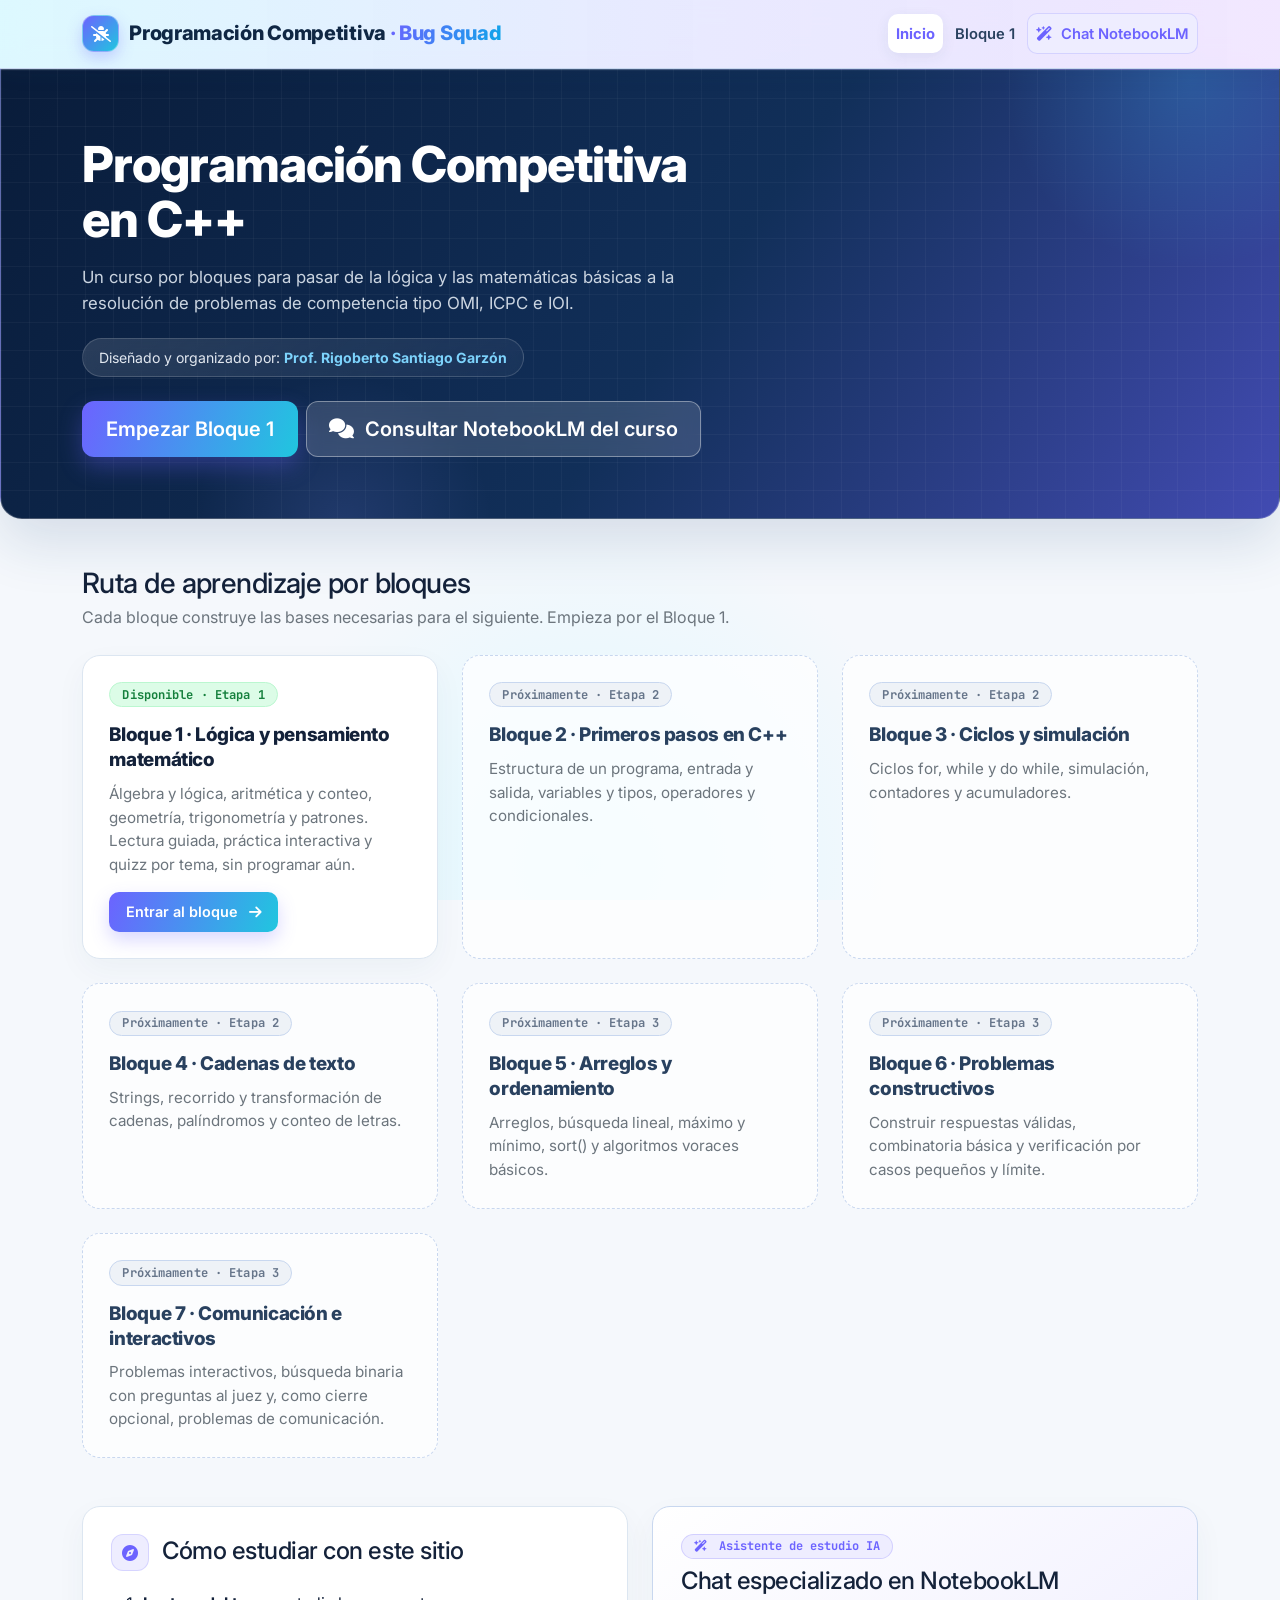
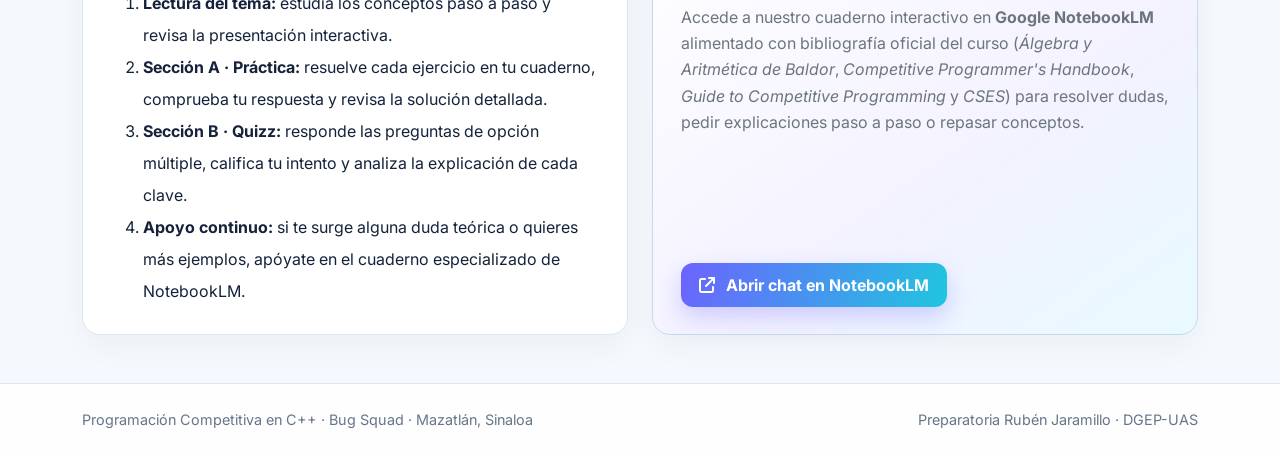
==== index.html @ 13ff20f4 "Add files via upload" ====
<!DOCTYPE html>
<html lang="es">
<head>
  <meta charset="UTF-8">
  <meta name="viewport" content="width=device-width, initial-scale=1.0">
  <meta name="description" content="Programación Competitiva en C++ · Bug Squad. Curso por bloques para preparar OMI, ICPC e IOI.">
  <title>Programación Competitiva en C++ · Bug Squad</title>

  <link rel="preconnect" href="https://fonts.googleapis.com">
  <link rel="preconnect" href="https://fonts.gstatic.com" crossorigin>
  <link href="https://fonts.googleapis.com/css2?family=Inter:wght@400;500;600;650;700;800&family=JetBrains+Mono:wght@400;600;700&display=swap" rel="stylesheet">
  <link rel="stylesheet" href="https://cdn.jsdelivr.net/npm/bootstrap@5.3.3/dist/css/bootstrap.min.css">
  <link rel="stylesheet" href="https://cdn.jsdelivr.net/npm/@fortawesome/fontawesome-free@6.5.1/css/all.min.css">
  <link rel="stylesheet" href="css/estilos.css">
</head>
<body>

  <nav class="navbar navbar-expand-lg navbar-curso sticky-top">
    <div class="container">
      <a class="navbar-brand" href="index.html">
        <i class="fa-solid fa-bug-slash" aria-hidden="true"></i>
        <span>Programación Competitiva <span class="marca-bug">· Bug Squad</span></span>
      </a>
      <button class="navbar-toggler" type="button" data-bs-toggle="collapse" data-bs-target="#menuPrincipal" aria-controls="menuPrincipal" aria-expanded="false" aria-label="Abrir menú">
        <span class="navbar-toggler-icon"></span>
      </button>
      <div class="collapse navbar-collapse" id="menuPrincipal">
        <ul class="navbar-nav ms-auto align-items-lg-center gap-lg-1">
          <li class="nav-item"><a class="nav-link active" aria-current="page" href="index.html">Inicio</a></li>
          <li class="nav-item"><a class="nav-link" href="bloque1/index.html">Bloque 1</a></li>
          <li class="nav-item">
            <a class="nav-link nav-link-notebook" href="https://notebook.google.com/notebook/96292e5d-c336-4242-b978-d758b5de839b" target="_blank" rel="noopener">
              <i class="fa-solid fa-wand-magic-sparkles me-1" aria-hidden="true"></i> Chat NotebookLM
            </a>
          </li>
        </ul>
      </div>
    </div>
  </nav>

  <header class="banner">
    <div class="container">
      <h1 class="mb-3">Programación Competitiva en C++</h1>
      <p class="subtitulo mb-0">
        Un curso por bloques para pasar de la lógica y las matemáticas básicas
        a la resolución de problemas de competencia tipo OMI, ICPC e IOI.
      </p>
      <span class="credito d-inline-block"><span>Diseñado y organizado por: <strong>Prof. Rigoberto Santiago Garzón</strong></span></span>
      <div class="mt-4 d-flex flex-wrap gap-2">
        <a href="bloque1/index.html" class="btn btn-light btn-lg fw-semibold">Empezar Bloque 1</a>
        <a href="https://notebook.google.com/notebook/96292e5d-c336-4242-b978-d758b5de839b" target="_blank" rel="noopener" class="btn btn-hero-notebook btn-lg fw-semibold">
          <i class="fa-solid fa-comments me-1" aria-hidden="true"></i> Consultar NotebookLM del curso
        </a>
      </div>
    </div>
  </header>

  <main class="container my-5">

    <section class="mb-5">
      <h2 class="h3 mb-1">Ruta de aprendizaje por bloques</h2>
      <p class="text-secondary mb-4">Cada bloque construye las bases necesarias para el siguiente. Empieza por el Bloque 1.</p>

      <div class="row g-4">
        <div class="col-md-6 col-lg-4">
          <div class="tarjeta-tema">
            <span class="badge rounded-pill text-bg-success mb-3">Disponible · Etapa 1</span>
            <h3>Bloque 1 · Lógica y pensamiento matemático</h3>
            <p class="text-secondary">Álgebra y lógica, aritmética y conteo, geometría, trigonometría y patrones. Lectura guiada, práctica interactiva y quizz por tema, sin programar aún.</p>
            <a href="bloque1/index.html" class="fw-semibold text-decoration-none">Entrar al bloque <i class="fa-solid fa-arrow-right ms-1" aria-hidden="true"></i></a>
          </div>
        </div>

        <div class="col-md-6 col-lg-4">
          <div class="tarjeta-tema proximo">
            <span class="badge rounded-pill bg-secondary-subtle text-secondary mb-3">Próximamente · Etapa 2</span>
            <h3>Bloque 2 · Primeros pasos en C++</h3>
            <p class="text-secondary mb-0">Estructura de un programa, entrada y salida, variables y tipos, operadores y condicionales.</p>
          </div>
        </div>

        <div class="col-md-6 col-lg-4">
          <div class="tarjeta-tema proximo">
            <span class="badge rounded-pill bg-secondary-subtle text-secondary mb-3">Próximamente · Etapa 2</span>
            <h3>Bloque 3 · Ciclos y simulación</h3>
            <p class="text-secondary mb-0">Ciclos for, while y do while, simulación, contadores y acumuladores.</p>
          </div>
        </div>

        <div class="col-md-6 col-lg-4">
          <div class="tarjeta-tema proximo">
            <span class="badge rounded-pill bg-secondary-subtle text-secondary mb-3">Próximamente · Etapa 2</span>
            <h3>Bloque 4 · Cadenas de texto</h3>
            <p class="text-secondary mb-0">Strings, recorrido y transformación de cadenas, palíndromos y conteo de letras.</p>
          </div>
        </div>

        <div class="col-md-6 col-lg-4">
          <div class="tarjeta-tema proximo">
            <span class="badge rounded-pill bg-secondary-subtle text-secondary mb-3">Próximamente · Etapa 3</span>
            <h3>Bloque 5 · Arreglos y ordenamiento</h3>
            <p class="text-secondary mb-0">Arreglos, búsqueda lineal, máximo y mínimo, sort() y algoritmos voraces básicos.</p>
          </div>
        </div>

        <div class="col-md-6 col-lg-4">
          <div class="tarjeta-tema proximo">
            <span class="badge rounded-pill bg-secondary-subtle text-secondary mb-3">Próximamente · Etapa 3</span>
            <h3>Bloque 6 · Problemas constructivos</h3>
            <p class="text-secondary mb-0">Construir respuestas válidas, combinatoria básica y verificación por casos pequeños y límite.</p>
          </div>
        </div>

        <div class="col-md-6 col-lg-4">
          <div class="tarjeta-tema proximo">
            <span class="badge rounded-pill bg-secondary-subtle text-secondary mb-3">Próximamente · Etapa 3</span>
            <h3>Bloque 7 · Comunicación e interactivos</h3>
            <p class="text-secondary mb-0">Problemas interactivos, búsqueda binaria con preguntas al juez y, como cierre opcional, problemas de comunicación.</p>
          </div>
        </div>
      </div>
    </section>

    <section class="row g-4 align-items-stretch">
      <div class="col-lg-6">
        <div class="bloque-pestana mt-0 h-100">
          <h2 class="h4 mb-3"><span class="icono-bloque sky me-2"><i class="fa-solid fa-compass" aria-hidden="true"></i></span> Cómo estudiar con este sitio</h2>
          <ol class="lh-lg mb-0">
            <li><strong>Lectura del tema:</strong> estudia los conceptos paso a paso y revisa la presentación interactiva.</li>
            <li><strong>Sección A · Práctica:</strong> resuelve cada ejercicio en tu cuaderno, comprueba tu respuesta y revisa la solución detallada.</li>
            <li><strong>Sección B · Quizz:</strong> responde las preguntas de opción múltiple, califica tu intento y analiza la explicación de cada clave.</li>
            <li><strong>Apoyo continuo:</strong> si te surge alguna duda teórica o quieres más ejemplos, apóyate en el cuaderno especializado de NotebookLM.</li>
          </ol>
        </div>
      </div>

      <div class="col-lg-6">
        <div class="tarjeta-notebook h-100">
          <div class="d-flex align-items-center gap-2 mb-2">
            <span class="badge rounded-pill badge-notebook"><i class="fa-solid fa-wand-magic-sparkles me-1" aria-hidden="true"></i> Asistente de estudio IA</span>
          </div>
          <h2 class="h4 mb-2">Chat especializado en NotebookLM</h2>
          <p class="text-secondary mb-3">
            Accede a nuestro cuaderno interactivo en <strong>Google NotebookLM</strong> alimentado con bibliografía oficial del curso (<em>Álgebra y Aritmética de Baldor</em>, <em>Competitive Programmer's Handbook</em>, <em>Guide to Competitive Programming</em> y <em>CSES</em>) para resolver dudas, pedir explicaciones paso a paso o repasar conceptos.
          </p>
          <a href="https://notebook.google.com/notebook/96292e5d-c336-4242-b978-d758b5de839b" target="_blank" rel="noopener" class="btn btn-tide mt-auto">
            <i class="fa-solid fa-arrow-up-right-from-square me-1" aria-hidden="true"></i> Abrir chat en NotebookLM
          </a>
        </div>
      </div>
    </section>

  </main>

  <footer class="pie-curso">
    <div class="container d-flex flex-column flex-md-row justify-content-between gap-2">
      <span>Programación Competitiva en C++ · Bug Squad · Mazatlán, Sinaloa</span>
      <span>Preparatoria Rubén Jaramillo · DGEP-UAS</span>
    </div>
  </footer>

  <script src="https://cdn.jsdelivr.net/npm/bootstrap@5.3.3/dist/js/bootstrap.bundle.min.js"></script>
</body>
</html>
---- css/estilos.css ----
/* ==========================================================
   BugSquad 2026 · Programación Competitiva en C++
   Sistema de diseño visual inspirado en curso-cpp-web-one.vercel.app
   Paleta: Canvas #f5f8fc · Ink #14223a · Indigo #6c63ff · Cyan #20c6df · Navy Hero #091c3a/#112f59
   Tipografía: Inter (interfaz y lectura) + JetBrains Mono (código y fórmulas)
   ========================================================== */

:root {
  /* Colores base y semánticos del sitio de muestra */
  --ink: #14223a;
  --heading: #14223a;
  --text: #29415f;
  --muted: #66758a;
  --line: #dce6f1;
  --line-strong: #c8d7ef;
  --canvas: #f5f8fc;
  --page: #f5f8fc;
  --surface: #ffffff;

  /* Colores de sección y acentos principales (Indigo -> Cyan) */
  --section-accent: #6c63ff;
  --section-accent-2: #20c6df;
  --section-soft: #eeedff;

  /* Paleta cromática global */
  --navy: #07182d;
  --navy-hero-1: #091c3a;
  --navy-hero-2: #112f59;
  --blue: #1677ff;
  --cyan: #26c6da;
  --green: #16a66a;
  --red: #d64d55;

  /* Equivalencias de escalas para compatibilidad de componentes */
  --sky-50: #eeedff;
  --sky-100: #e4e2ff;
  --sky-200: #c7c3ff;
  --sky-500: #6c63ff;
  --sky-600: #5a52f3;
  --sky-700: #463ee0;
  --sky-800: #352eb8;

  /* Acentos de apoyo */
  --teal-700: #0f766e;
  --teal-50: #f0fdfa;
  --emerald-50: #f0fdf4;
  --emerald-200: #bbf7d0;
  --emerald-600: #16a66a;
  --emerald-700: #15803d;
  --purple-50: #eeedff;
  --purple-200: #d8d5ff;
  --purple-600: #6c63ff;
  --purple-800: #4338ca;
  --amber-50: #fffbeb;
  --amber-200: #fde68a;
  --amber-600: #d97706;
  --amber-800: #92400e;
  --rose-600: #d64d55;

  /* Tipografía, radios y sombras del diseño de referencia */
  --font-sans: "Inter", -apple-system, BlinkMacSystemFont, "Segoe UI", Roboto, "Helvetica Neue", Arial, sans-serif;
  --font-mono: "JetBrains Mono", ui-monospace, SFMono-Regular, Menlo, Monaco, Consolas, "Liberation Mono", "Courier New", monospace;
  --radio-lg: 18px;
  --radio-md: 14px;
  --radio-sm: 10px;
  --sombra: 0 11px 31px #183d680b;
  --sombra-hover: 0 16px 36px #183d6814;
}

html {
  scroll-behavior: smooth;
  scroll-padding-top: 88px;
}

body {
  margin: 0;
  color: var(--ink);
  font-family: var(--font-sans);
  font-size: 1rem;
  line-height: 1.65;
  background:
    radial-gradient(circle at 82% 4%, #e2eaff 0, #0000 29%),
    radial-gradient(circle at 46% 96%, #dff8ff 0, #0000 31%),
    var(--canvas);
  background-attachment: fixed;
  -webkit-font-smoothing: antialiased;
}

h1, h2, h3, h4 {
  font-family: var(--font-sans);
  color: var(--ink);
  font-weight: 800;
  letter-spacing: -0.02em;
}

a {
  color: var(--section-accent);
  text-decoration: none;
  transition: color 0.16s ease;
}

a:hover {
  color: var(--sky-700);
}

:focus-visible {
  outline: 3px solid color-mix(in srgb, var(--section-accent) 65%, transparent);
  outline-offset: 2px;
  border-radius: 8px;
}

code, .mono {
  font-family: var(--font-mono);
}

code {
  font-size: 0.875em;
  padding: 0.2em 0.45em;
  border-radius: 6px;
  background: #edf2f8;
  color: var(--ink);
}

pre {
  background: #0f172a;
  color: #f8fafc;
  padding: 1rem 1.2rem;
  border-radius: 12px;
  overflow-x: auto;
  font-family: var(--font-mono);
  font-size: 0.875rem;
  line-height: 1.6;
  border: 1px solid #1e293b;
  box-shadow: 0 10px 25px rgba(7, 24, 45, 0.16);
}

pre code {
  padding: 0;
  background: transparent;
  color: inherit;
}

/* ---------- Navegación superior (inspirada en .author-banner + glass header) ---------- */
.navbar-curso {
  background: linear-gradient(90deg, rgba(217, 248, 255, 0.88), rgba(230, 232, 255, 0.9) 50%, rgba(242, 229, 255, 0.88));
  backdrop-filter: blur(14px);
  -webkit-backdrop-filter: blur(14px);
  border-bottom: 1px solid var(--line-strong);
  box-shadow: 0 5px 20px #24456912;
  padding-top: 0.65rem;
  padding-bottom: 0.65rem;
}

.navbar-curso .navbar-brand {
  color: #0f2744;
  font-weight: 800;
  display: flex;
  align-items: center;
  gap: 0.65rem;
  letter-spacing: -0.015em;
}

.navbar-curso .navbar-brand i {
  width: 2.3rem;
  height: 2.3rem;
  display: inline-flex;
  align-items: center;
  justify-content: center;
  border-radius: 12px;
  background: linear-gradient(135deg, var(--section-accent), var(--section-accent-2));
  color: #ffffff;
  border: 1px solid rgba(255, 255, 255, 0.35);
  box-shadow: 0 6px 15px color-mix(in srgb, var(--section-accent) 28%, transparent);
  font-size: 1rem;
}

.navbar-curso .nav-link {
  color: #29415f;
  font-weight: 600;
  font-size: 0.92rem;
  border-radius: 10px;
  padding: 0.45rem 0.95rem;
  transition: all 0.16s ease;
}

.navbar-curso .nav-link:hover {
  color: var(--ink);
  background: rgba(255, 255, 255, 0.65);
}

.navbar-curso .nav-link.active {
  color: var(--section-accent);
  background: #ffffff;
  font-weight: 700;
  box-shadow: 0 4px 14px #24496f14;
}

.marca-bug {
  background: linear-gradient(110deg, var(--section-accent), #0ea5e9);
  -webkit-background-clip: text;
  background-clip: text;
  color: transparent;
  font-weight: 800;
}

/* ---------- Tarjeta Hero / Banner (réplica exacta de .section-heading) ---------- */
.banner {
  background:
    linear-gradient(to right, rgba(255, 255, 255, 0.035) 1px, transparent 1px),
    linear-gradient(to bottom, rgba(255, 255, 255, 0.035) 1px, transparent 1px),
    linear-gradient(125deg, #091c3a 0%, #112f59 54%, color-mix(in srgb, var(--section-accent) 54%, #112f59) 100%);
  background-size: 28px 28px, 28px 28px, 100% 100%;
  color: #ffffff;
  padding: 4.2rem 0 3.8rem;
  position: relative;
  overflow: hidden;
  border: 1px solid #ffffff38;
  border-radius: 0 0 22px 22px;
  box-shadow: 0 24px 55px #173f7024;
}

.banner::before,
.banner::after {
  content: "";
  position: absolute;
  border-radius: 50%;
  pointer-events: none;
}

.banner::before {
  top: -40%;
  right: -8%;
  width: 380px;
  height: 380px;
  background: radial-gradient(circle, #38bdf838 0%, #3b82f600 70%);
}

.banner::after {
  bottom: -35%;
  left: 15%;
  width: 300px;
  height: 300px;
  background: radial-gradient(circle, #818cf828 0%, #6366f100 70%);
}

.banner .container,
.banner .container-fluid {
  position: relative;
  z-index: 1;
}

.banner h1 {
  color: #ffffff;
  font-size: clamp(2rem, 4.2vw, 3.1rem);
  font-weight: 800;
  line-height: 1.12;
  letter-spacing: -0.02em;
  max-width: 20ch;
}

.banner .subtitulo {
  color: #cbd5e1;
  font-size: 1.05rem;
  line-height: 1.55;
  max-width: 60ch;
}

.banner .credito {
  display: inline-flex;
  align-items: center;
  gap: 0.4rem;
  margin-top: 1.4rem;
  padding: 0.42rem 1rem;
  border-radius: 999px;
  background: linear-gradient(145deg, #ffffff1f, #ffffff0a);
  border: 1px solid #ffffff28;
  color: #e2e8f0;
  font-size: 0.88rem;
  backdrop-filter: blur(8px);
  -webkit-backdrop-filter: blur(8px);
}

.banner .credito strong {
  color: #7dd3fc;
  font-weight: 700;
}

.banner .btn-light {
  background: linear-gradient(110deg, var(--section-accent), var(--section-accent-2));
  border: 0;
  color: #ffffff;
  font-weight: 700;
  padding: 0.75rem 1.5rem;
  border-radius: 12px;
  box-shadow: 0 10px 23px color-mix(in srgb, var(--section-accent) 32%, transparent);
  transition: transform 0.18s ease, box-shadow 0.18s ease, filter 0.18s ease;
}

.banner .btn-light:hover,
.banner .btn-light:focus {
  color: #ffffff;
  transform: translateY(-2px);
  filter: brightness(1.05);
  box-shadow: 0 14px 28px color-mix(in srgb, var(--section-accent) 42%, transparent);
}

.banner-compacto {
  padding: 2.6rem 0 2.4rem;
  border-radius: 20px;
  margin-top: 0.5rem;
}

.banner-compacto h1 {
  font-size: clamp(1.75rem, 3vw, 2.25rem);
  max-width: none;
}

/* Chips interactivos de temas dentro del banner (.hero-badge style) */
.chips-banner {
  display: flex;
  flex-wrap: wrap;
  gap: 0.55rem;
  margin-top: 1.35rem;
}

.chip {
  display: inline-flex;
  align-items: center;
  gap: 0.45rem;
  padding: 0.4rem 0.92rem;
  border-radius: 999px;
  font-family: var(--font-mono);
  font-size: 0.76rem;
  font-weight: 700;
  letter-spacing: 0.02em;
  background: linear-gradient(145deg, #ffffff1b, #ffffff09);
  border: 1px solid #ffffff28;
  color: #e2e8f0;
  backdrop-filter: blur(8px);
  -webkit-backdrop-filter: blur(8px);
  cursor: pointer;
  transition: all 0.18s ease;
}

.chip i {
  color: #7dd3fc;
  transition: color 0.18s ease;
}

.chip:hover {
  background: rgba(255, 255, 255, 0.22);
  border-color: rgba(255, 255, 255, 0.48);
  color: #ffffff;
  transform: translateY(-1px);
}

.chip.activo {
  background: #ffffff;
  border-color: #ffffff;
  color: #091c3a;
  box-shadow: 0 8px 20px rgba(7, 24, 45, 0.28);
}

.chip.activo i {
  color: var(--section-accent);
}

/* ---------- Barra lateral colapsable (réplica de .sidebar) ---------- */
.barra-lateral {
  background: linear-gradient(175deg, #ffffff 0%, #f5f9ff 58%, #edf5ff 100%);
  color: #29415f;
  border-right: 1px solid #d9e5f1;
  box-shadow: 8px 0 28px #21476e12;
}

@media (min-width: 992px) {
  .barra-lateral {
    position: sticky;
    top: 0;
    height: 100vh;
    overflow-y: auto;
  }
}

.barra-lateral .titulo-curso {
  font-size: 1.08rem;
  color: #0f2744;
  font-weight: 800;
  letter-spacing: -0.02em;
}

.indice {
  margin-bottom: 1.25rem;
}

.indice .grupo {
  margin-bottom: 0.35rem;
}

.grupo-cabecera {
  display: flex;
  align-items: center;
  gap: 0.25rem;
  border-radius: 12px;
  padding: 0.2rem 0.25rem 0.2rem 0.3rem;
  transition: background-color 0.16s ease;
}

.grupo-cabecera:hover {
  background: #eaf1f9;
}

.grupo-cabecera .grupo-enlace {
  flex: 1;
  display: flex;
  align-items: center;
  gap: 0.65rem;
  padding: 0.45rem 0.4rem;
  color: #29415f;
  font-weight: 650;
  font-size: 0.92rem;
  border-radius: 10px;
  transition: all 0.16s ease;
}

.grupo-cabecera .grupo-enlace:hover {
  color: #173860;
}

.grupo-enlace.activo {
  color: #173c68;
  font-weight: 750;
}

.grupo-cabecera:has(.grupo-enlace.activo) {
  background: color-mix(in srgb, var(--section-accent) 12%, #ffffff);
  box-shadow: inset 0 0 0 1px color-mix(in srgb, var(--section-accent) 18%, transparent);
}

.grupo-numero {
  display: inline-flex;
  align-items: center;
  justify-content: center;
  width: 1.75rem;
  height: 1.75rem;
  flex-shrink: 0;
  border-radius: 50%;
  background: #f0f5fa;
  color: #647b96;
  font-family: var(--font-mono);
  font-size: 0.76rem;
  font-weight: 700;
  border: 1px solid #dce6f1;
  transition: all 0.16s ease;
}

.grupo-enlace.activo .grupo-numero {
  background: linear-gradient(135deg, var(--section-accent), var(--section-accent-2));
  color: #ffffff;
  border-color: transparent;
  box-shadow: 0 4px 10px color-mix(in srgb, var(--section-accent) 30%, transparent);
}

.grupo-toggle {
  width: 1.9rem;
  height: 1.9rem;
  flex-shrink: 0;
  display: inline-flex;
  align-items: center;
  justify-content: center;
  border: 0;
  border-radius: 9px;
  background: transparent;
  color: #647b96;
  transition: all 0.16s ease;
}

.grupo-toggle:hover {
  background: #dce6f1;
  color: #0f2744;
}

.grupo-toggle i {
  transition: transform 0.25s ease;
}

.grupo-toggle[aria-expanded="false"] i {
  transform: rotate(-90deg);
}

.indice-lista {
  list-style: none;
  margin: 0.2rem 0 0.4rem;
  padding: 0 0 0 1.35rem;
  border-left: 2px solid #d9e5f1;
  margin-left: 1.1rem;
}

.indice-lista a {
  display: block;
  padding: 0.34rem 0.65rem;
  border-radius: 8px;
  color: #526882;
  font-size: 0.87rem;
  font-weight: 500;
  transition: all 0.16s ease;
}

.indice-lista a:hover {
  background: #eaf1f9;
  color: #173860;
}

.indice-lista a.activo {
  background: var(--section-soft);
  color: var(--section-accent);
  font-weight: 700;
}

.indice-enlace {
  display: flex;
  align-items: center;
  gap: 0.6rem;
  padding: 0.5rem 0.65rem;
  border-radius: 10px;
  color: #526882;
  font-weight: 600;
  font-size: 0.9rem;
  transition: all 0.16s ease;
}

.indice-enlace:hover {
  background: #eaf1f9;
  color: #173860;
}

.indice-enlace.activo {
  background: var(--section-soft);
  color: var(--section-accent);
  font-weight: 700;
}

/* Tarjeta de progreso (.progress-card en sitio de muestra) */
.avance {
  background: #ffffff;
  border: 1px solid #dbe6f3;
  border-radius: 14px;
  padding: 1rem 1.05rem;
  box-shadow: 0 4px 12px #183b630a;
}

.avance .etiqueta-avance {
  font-size: 0.8rem;
  color: #213c5d;
  font-weight: 700;
}

.avance .fw-semibold {
  color: var(--section-accent);
  font-family: var(--font-mono);
  font-weight: 700 !important;
}

.avance .progress {
  height: 7px;
  background: #e6eff8;
  border-radius: 999px;
  overflow: hidden;
}

.avance .progress-bar {
  background: linear-gradient(90deg, var(--section-accent) 0%, var(--section-accent-2) 100%);
  border-radius: 999px;
  transition: width 0.3s ease;
}

/* ---------- Secciones de tema (modo pestaña: una activa a la vez) ---------- */
@keyframes fadeSeccion {
  from {
    opacity: 0;
    transform: translateY(6px);
  }
  to {
    opacity: 1;
    transform: translateY(0);
  }
}

.seccion {
  padding: 1.95rem 0 2.35rem;
  border-top: 0;
  animation: fadeSeccion 0.22s ease;
}

.seccion[hidden] {
  display: none !important;
}

/* Badge numérico de sección (.concept-index en sitio de muestra) */
.seccion .numero-seccion {
  display: inline-flex;
  align-items: center;
  justify-content: center;
  width: 2.65rem;
  height: 2.65rem;
  border-radius: 12px;
  background: var(--section-soft);
  color: var(--section-accent);
  box-shadow: inset 0 0 0 1px color-mix(in srgb, var(--section-accent) 18%, transparent), 0 6px 16px rgba(108, 99, 255, 0.1);
  font-family: var(--font-mono);
  font-size: 1.05rem;
  font-weight: 800;
  margin-bottom: 0.9rem;
}

.seccion h2 {
  font-size: clamp(1.6rem, 2.6vw, 2.05rem);
  color: var(--ink);
  margin-bottom: 0.4rem;
}

.seccion .lead-tema {
  color: var(--muted);
  font-size: 1.02rem;
  max-width: 64ch;
}

/* Bloques y tarjetas principales (.lesson-card / .exercise-card / .question-card) */
.bloque-pestana {
  background: var(--surface);
  border: 1px solid var(--line);
  border-radius: var(--radio-lg);
  padding: 1.65rem 1.75rem;
  margin-top: 1.25rem;
  box-shadow: var(--sombra);
}

.bloque-pestana h3 {
  display: flex;
  align-items: center;
  gap: 0.75rem;
  font-size: 1.2rem;
  margin-bottom: 0.35rem;
}

.bloque-pestana .texto-suave {
  color: var(--muted);
}

.icono-bloque {
  display: inline-flex;
  align-items: center;
  justify-content: center;
  width: 2.35rem;
  height: 2.35rem;
  flex-shrink: 0;
  border-radius: 12px;
  font-size: 1rem;
  border: 1px solid transparent;
}

.icono-bloque.sky {
  background: var(--section-soft);
  color: var(--section-accent);
  border-color: color-mix(in srgb, var(--section-accent) 18%, transparent);
}

.icono-bloque.purple {
  background: var(--purple-50);
  color: var(--purple-600);
  border-color: var(--purple-200);
}

.icono-bloque.emerald {
  background: var(--emerald-50);
  color: var(--emerald-600);
  border-color: var(--emerald-200);
}

.icono-bloque.amber {
  background: var(--amber-50);
  color: var(--amber-600);
  border-color: var(--amber-200);
}

/* ---------- Botones (.primary-action y secundarios) ---------- */
.btn {
  border-radius: 12px;
}

.btn-tide {
  background: linear-gradient(110deg, var(--section-accent), var(--section-accent-2));
  border: 0;
  color: #ffffff;
  font-weight: 700;
  padding: 0.55rem 1.15rem;
  box-shadow: 0 10px 23px color-mix(in srgb, var(--section-accent) 28%, transparent);
  transition: transform 0.16s ease, box-shadow 0.16s ease, filter 0.16s ease;
}

.btn-tide:hover,
.btn-tide:focus {
  background: linear-gradient(110deg, var(--section-accent), var(--section-accent-2));
  color: #ffffff;
  transform: translateY(-1px);
  filter: brightness(1.05);
  box-shadow: 0 13px 26px color-mix(in srgb, var(--section-accent) 36%, transparent);
}

.btn-ocean {
  background: linear-gradient(125deg, #091c3a 0%, #112f59 100%);
  border: 1px solid #1e3a6d;
  color: #ffffff;
  font-weight: 700;
  padding: 0.58rem 1.25rem;
  box-shadow: 0 10px 24px #173f7024;
  transition: transform 0.16s ease, box-shadow 0.16s ease;
}

.btn-ocean:hover,
.btn-ocean:focus {
  background: linear-gradient(125deg, #0d254c 0%, #163a6e 100%);
  border-color: #294c8a;
  color: #ffffff;
  transform: translateY(-1px);
}

.enlace-recurso {
  display: inline-flex;
  align-items: center;
  gap: 0.55rem;
  padding: 0.55rem 1rem;
  border-radius: 12px;
  border: 1px solid var(--line);
  background: var(--surface);
  color: var(--ink);
  font-weight: 600;
  font-size: 0.93rem;
  margin: 0 0.5rem 0.5rem 0;
  box-shadow: 0 4px 12px #183d6806;
  transition: all 0.16s ease;
}

.enlace-recurso:hover {
  border-color: color-mix(in srgb, var(--section-accent) 35%, var(--line));
  background: var(--section-soft);
  color: var(--section-accent);
  transform: translateY(-1px);
}

.enlace-recurso i {
  color: var(--section-accent);
}

/* ---------- Quiz y ejercicios (.question-card, .exercise-card y .options) ---------- */
.tarjeta-pregunta {
  background: var(--surface);
  border: 1px solid var(--line);
  border-radius: var(--radio-lg);
  padding: 1.35rem 1.45rem;
  margin-bottom: 1rem;
  box-shadow: 0 10px 32px #15375f0a;
  transition: transform 0.18s ease, box-shadow 0.18s ease, border-color 0.18s ease;
}

.tarjeta-pregunta:hover {
  border-color: var(--line-strong);
  box-shadow: 0 12px 34px #183d6810;
}

.tarjeta-pregunta p {
  color: var(--ink);
  font-weight: 500;
}

.tarjeta-pregunta .numero {
  display: inline-flex;
  align-items: center;
  justify-content: center;
  width: 2rem;
  height: 2rem;
  border-radius: 10px;
  background: var(--section-soft);
  color: var(--section-accent);
  box-shadow: inset 0 0 0 1px color-mix(in srgb, var(--section-accent) 18%, transparent);
  font-family: var(--font-mono);
  font-weight: 800;
  font-size: 0.85rem;
  margin-right: 0.65rem;
  vertical-align: middle;
}

.subtitulo-parte {
  display: inline-flex;
  align-items: center;
  gap: 0.45rem;
  color: var(--section-accent);
  background: var(--section-soft);
  border: 1px solid color-mix(in srgb, var(--section-accent) 18%, transparent);
  padding: 0.3rem 0.8rem;
  border-radius: 999px;
  font-weight: 700;
  font-size: 0.82rem;
  letter-spacing: 0.01em;
  margin: 1.4rem 0 0.85rem;
}

.form-control {
  border-radius: 10px;
  border-color: var(--line);
  background: #fbfcfe;
  color: var(--ink);
  font-family: var(--font-mono);
  padding: 0.6rem 0.85rem;
  transition: all 0.16s ease;
}

.form-check-input {
  border-color: #b8c7da;
  cursor: pointer;
}

.form-check-input:checked {
  background-color: var(--section-accent);
  border-color: var(--section-accent);
}

.form-control:focus,
.form-check-input:focus {
  border-color: var(--section-accent);
  background: #ffffff;
  box-shadow: 0 0 0 0.22rem color-mix(in srgb, var(--section-accent) 18%, transparent);
}

.form-check {
  background: #fbfcfe;
  color: #4b5d73;
  border: 1px solid var(--line);
  border-radius: 10px;
  padding: 0.65rem 0.9rem 0.65rem 2.35rem;
  margin-bottom: 0.5rem;
  transition: all 0.15s ease;
  cursor: pointer;
}

.form-check:hover {
  background: #f3f7fc;
  border-color: #b8c7da;
  color: var(--ink);
}

.form-check-label {
  cursor: pointer;
  width: 100%;
}

.form-check:has(input:checked) {
  border-color: var(--section-accent);
  background: var(--section-soft);
  color: #2e2778;
  font-weight: 600;
  box-shadow: 0 4px 14px color-mix(in srgb, var(--section-accent) 12%, transparent);
}

.retroalimentacion {
  font-size: 0.95rem;
  margin-top: 0.95rem;
  border-radius: 12px !important;
}

.resultado-quiz {
  border-radius: var(--radio-md);
  padding: 1.25rem 1.45rem;
  margin-top: 1.1rem;
  border: 1px solid var(--line);
  background: var(--surface);
  box-shadow: var(--sombra);
}

.resultado-quiz.aprobado {
  border-color: #22c55e;
  background: #f0fdf4;
  color: #14532d;
}

.resultado-quiz.no-aprobado {
  border-color: #ef4444;
  background: #fef2f2;
  color: #7f1d1d;
}

/* ---------- Pie de navegación de sección (.section-footer) ---------- */
.navegacion-seccion {
  display: flex;
  justify-content: space-between;
  align-items: center;
  flex-wrap: wrap;
  gap: 0.75rem;
  margin-top: 2.35rem;
  padding-top: 1.45rem;
  border-top: 1px solid var(--line);
}

.navegacion-seccion a {
  display: inline-flex;
  align-items: center;
  gap: 0.55rem;
  padding: 0.62rem 1.15rem;
  border-radius: 12px;
  background: var(--surface);
  border: 1px solid var(--line);
  color: var(--ink);
  font-weight: 650;
  font-size: 0.94rem;
  box-shadow: 0 6px 18px #183d6808;
  transition: all 0.16s ease;
}

.navegacion-seccion a:hover {
  background: var(--section-soft);
  border-color: color-mix(in srgb, var(--section-accent) 32%, var(--line));
  color: var(--section-accent);
  transform: translateY(-1px);
}

.navegacion-seccion a i {
  color: var(--section-accent);
}

/* ---------- Pendientes y tarjetas de inicio ---------- */
.pendiente-card {
  background: rgba(255, 255, 255, 0.78);
  border: 1.5px dashed var(--line-strong);
  border-radius: var(--radio-lg);
  padding: 1.45rem 1.55rem;
  height: 100%;
  box-shadow: 0 6px 20px #183d6806;
}

.pendiente-card .badge {
  background: var(--section-soft) !important;
  color: var(--section-accent) !important;
  border: 1px solid color-mix(in srgb, var(--section-accent) 18%, transparent);
  font-family: var(--font-mono);
  font-weight: 700;
}

.tarjeta-tema {
  display: flex;
  flex-direction: column;
  align-items: flex-start;
  background: var(--surface);
  border: 1px solid var(--line);
  border-radius: var(--radio-lg);
  padding: 1.65rem;
  height: 100%;
  box-shadow: var(--sombra);
  transition: transform 0.2s ease, box-shadow 0.2s ease, border-color 0.2s ease;
}

.tarjeta-tema:not(.proximo):hover {
  transform: translateY(-3px);
  box-shadow: var(--sombra-hover);
  border-color: var(--line-strong);
}

.tarjeta-tema .badge {
  font-family: var(--font-mono);
  font-weight: 700;
  font-size: 0.76rem;
  letter-spacing: 0.01em;
  padding: 0.35rem 0.75rem;
}

.tarjeta-tema .badge.text-bg-success {
  background: #dcfce7 !important;
  color: #15803d !important;
  border: 1px solid #bbf7d0;
}

.tarjeta-tema.proximo {
  background: rgba(255, 255, 255, 0.72);
  border-style: dashed;
  border-color: var(--line-strong);
  box-shadow: none;
}

.tarjeta-tema.proximo .badge {
  background: #eef2f7 !important;
  color: var(--muted) !important;
  border: 1px solid var(--line-strong);
}

.tarjeta-tema.proximo h3 {
  color: var(--text);
}

.tarjeta-tema h3 {
  font-size: clamp(1.04rem, 2.2vw, 1.18rem);
  line-height: 1.32;
  color: var(--ink);
  margin-bottom: 0.55rem;
  overflow-wrap: break-word;
  word-break: normal;
  hyphens: auto;
  width: 100%;
}

.tarjeta-tema p {
  font-size: 0.95rem;
  line-height: 1.55;
  overflow-wrap: break-word;
  width: 100%;
}

.tarjeta-tema a {
  display: inline-flex;
  align-items: center;
  gap: 0.4rem;
  margin-top: auto;
  padding: 0.5rem 1.05rem;
  border-radius: 10px;
  background: linear-gradient(110deg, var(--section-accent), var(--section-accent-2));
  color: #ffffff !important;
  font-size: 0.9rem;
  box-shadow: 0 8px 18px color-mix(in srgb, var(--section-accent) 25%, transparent);
  transition: transform 0.16s ease, filter 0.16s ease;
}

.tarjeta-tema a:hover {
  transform: translateY(-1px);
  filter: brightness(1.05);
}

/* ---------- Pie ---------- */
.pie-curso {
  background: rgba(255, 255, 255, 0.85);
  backdrop-filter: blur(8px);
  border-top: 1px solid var(--line);
  color: var(--muted);
  padding: 1.5rem 0;
  font-size: 0.9rem;
}

.pie-curso a {
  color: var(--section-accent);
}

/* ---------- Modal de presentación ---------- */
.modal-presentacion .modal-dialog {
  max-width: 1140px;
}

.modal-presentacion .modal-content {
  border-radius: 20px;
  border: 1px solid var(--line);
  box-shadow: 0 24px 55px #173f7028;
  overflow: hidden;
}

.modal-presentacion .modal-body {
  padding: 0;
  background: var(--canvas);
}

.modal-presentacion iframe {
  width: 100%;
  height: 74vh;
  border: 0;
  display: block;
}

.modal-presentacion .modal-header {
  background: linear-gradient(90deg, #d9f8ff, #e6e8ff 50%, #f2e5ff);
  border-bottom: 1px solid var(--line-strong);
}

.modal-presentacion .modal-title {
  color: #18385e;
  font-weight: 800;
  font-size: 1.05rem;
  letter-spacing: -0.01em;
}

.modal-presentacion .modal-footer {
  background: var(--surface);
  border-top: 1px solid var(--line);
}

/* ---------- Pestañas de cada tema (réplica exacta de .tabs) ---------- */
.pestanas {
  margin-top: 1.45rem;
}

.tab-barra {
  display: inline-flex;
  align-items: center;
  gap: 6px;
  max-width: 100%;
  overflow-x: auto;
  padding: 6px;
  background: #edf2f8e8;
  border: 1px solid #d9e3ee;
  border-radius: 14px;
  box-shadow: 0 8px 24px #17395e10;
  backdrop-filter: blur(8px);
  -webkit-backdrop-filter: blur(8px);
}

.tab-btn {
  display: inline-flex;
  align-items: center;
  gap: 8px;
  padding: 10px 18px;
  border: 1px solid transparent;
  border-radius: 10px;
  background: transparent;
  color: #66758a;
  font: 600 0.92rem/1.2 var(--font-sans);
  white-space: nowrap;
  cursor: pointer;
  transition: all 0.18s ease;
}

.tab-btn:hover {
  color: var(--ink);
  background: #ffffff80;
}

.tab-btn i {
  font-size: 0.92rem;
}

.tab-btn.activa {
  background: #ffffff;
  border-color: color-mix(in srgb, var(--section-accent) 14%, transparent);
  color: var(--section-accent);
  font-weight: 750;
  box-shadow: 0 4px 16px #24496f16;
}

.tab-contador {
  display: inline-flex;
  align-items: center;
  justify-content: center;
  padding: 2px 8px;
  border-radius: 999px;
  background: #e2e8f0;
  color: #475569;
  font-family: var(--font-mono);
  font-size: 0.72rem;
  font-weight: 700;
}

.tab-btn.activa .tab-contador {
  background: var(--section-soft);
  color: var(--section-accent);
}

.tab-panel {
  background: var(--surface);
  border: 1px solid var(--line);
  border-radius: var(--radio-lg);
  padding: 1.65rem 1.75rem;
  margin-top: 1.05rem;
  box-shadow: var(--sombra);
}

.tab-panel[hidden] {
  display: none;
}

.recursos-tema {
  display: flex;
  flex-wrap: wrap;
  align-items: center;
  gap: 0.55rem;
  margin-top: 1.45rem;
  padding-top: 1.25rem;
  border-top: 1px solid var(--line);
}

.recursos-tema .enlace-recurso {
  margin: 0;
}

/* ---------- Lectura interactiva (.lesson-card, .callout y tablas) ---------- */
.lectura {
  color: var(--text);
}

.lectura-progreso {
  display: inline-flex;
  align-items: center;
  gap: 0.4rem;
  font-family: var(--font-mono);
  font-weight: 600;
  color: var(--section-accent) !important;
  background: var(--section-soft);
  border: 1px solid color-mix(in srgb, var(--section-accent) 16%, transparent);
  padding: 0.25rem 0.75rem;
  border-radius: 999px;
}

.lectura-seccion {
  border: 1px solid var(--line);
  border-radius: 16px;
  background: var(--surface);
  margin-bottom: 0.85rem;
  box-shadow: 0 8px 24px #183d6808;
  transition: transform 0.18s ease, box-shadow 0.18s ease, border-color 0.18s ease;
}

.lectura-seccion:hover {
  border-color: var(--line-strong);
  box-shadow: 0 11px 28px #183d680e;
}

.lectura-seccion > summary {
  cursor: pointer;
  list-style: none;
  padding: 1rem 1.2rem;
  font-weight: 750;
  color: var(--ink);
  display: flex;
  align-items: center;
  justify-content: space-between;
  gap: 0.75rem;
}

.lectura-seccion > summary::-webkit-details-marker {
  display: none;
}

.lectura-seccion > summary::after {
  content: "\f078";
  font-family: "Font Awesome 6 Free";
  font-weight: 900;
  color: var(--section-accent);
  background: var(--section-soft);
  width: 1.75rem;
  height: 1.75rem;
  border-radius: 8px;
  display: inline-flex;
  align-items: center;
  justify-content: center;
  font-size: 0.75rem;
  transition: transform 0.2s ease, background-color 0.2s ease;
}

.lectura-seccion[open] > summary {
  border-bottom: 1px solid #eef3f9;
}

.lectura-seccion[open] > summary::after {
  transform: rotate(180deg);
}

.lectura-seccion > summary:hover {
  color: var(--section-accent);
}

.lectura-cuerpo {
  padding: 0.4rem 1.2rem 0.5rem;
}

.lectura-cuerpo h3 {
  font-size: 1.04rem;
  color: var(--ink);
  margin-top: 1.15rem;
}

.lectura-cuerpo p,
.lectura-cuerpo li {
  font-size: 0.97rem;
  color: var(--text);
}

.lectura-cuerpo blockquote {
  margin: 1rem 0;
  padding: 0.85rem 1.15rem;
  background: linear-gradient(90deg, var(--section-soft) 0%, #f4f7ff 100%);
  border-left: 4px solid var(--section-accent);
  border-radius: 0 12px 12px 0;
  color: var(--ink);
  font-size: 0.96rem;
}

.lectura-cuerpo blockquote p {
  margin: 0;
  color: var(--ink);
}

.lectura-tabla {
  font-size: 0.91rem;
  border-radius: 10px;
  overflow: hidden;
}

.lectura-tabla th {
  background: #f8fafc;
  color: var(--ink);
  font-weight: 700;
  padding: 0.65rem 0.9rem;
}

.lectura-tabla td {
  padding: 0.6rem 0.9rem;
}

.lectura-tabla th,
.lectura-tabla td {
  border-color: var(--line);
}

.lectura-leida {
  display: inline-flex;
  align-items: center;
  gap: 0.5rem;
  margin: 0.45rem 1.2rem 1rem;
  padding: 0.3rem 0.75rem;
  border-radius: 999px;
  background: #f8fafc;
  border: 1px solid var(--line);
  font-size: 0.85rem;
  font-weight: 600;
  color: var(--muted);
  cursor: pointer;
  transition: all 0.16s ease;
}

.lectura-leida:hover {
  border-color: var(--line-strong);
  color: var(--ink);
}

.lectura-leida:has(input:checked) {
  background: var(--section-soft);
  border-color: color-mix(in srgb, var(--section-accent) 28%, transparent);
  color: var(--section-accent);
}

.lectura-leida input {
  accent-color: var(--section-accent);
  width: 0.95rem;
  height: 0.95rem;
}

/* ---------- Tarjetas de subtemas y visor de lectura en Aprender ---------- */
.lectura-cabecera {
  display: flex;
  flex-wrap: wrap;
  align-items: center;
  justify-content: space-between;
  gap: 0.75rem;
  margin-bottom: 1.15rem;
}

.lectura-instruccion {
  margin: 0;
  color: var(--muted);
  font-size: 0.94rem;
}

.subtemas-grid {
  display: grid;
  grid-template-columns: repeat(auto-fill, minmax(265px, 1fr));
  gap: 1rem;
  margin-bottom: 0.5rem;
}

.tarjeta-subtema {
  display: flex;
  flex-direction: column;
  justify-content: space-between;
  text-align: left;
  background: var(--surface);
  border: 1px solid var(--line);
  border-radius: 16px;
  padding: 1.25rem 1.3rem;
  box-shadow: 0 8px 24px #183d6808;
  cursor: pointer;
  transition: transform 0.18s ease, box-shadow 0.18s ease, border-color 0.18s ease;
  position: relative;
  overflow: hidden;
}

.tarjeta-subtema:hover {
  transform: translateY(-3px);
  border-color: color-mix(in srgb, var(--section-accent) 42%, var(--line));
  box-shadow: var(--sombra-hover);
}

.tarjeta-subtema.leida {
  border-color: color-mix(in srgb, var(--emerald-600) 35%, var(--line));
  background: linear-gradient(180deg, #ffffff 0%, #f7fef9 100%);
}

.tarjeta-subtema-top {
  display: flex;
  align-items: center;
  justify-content: space-between;
  gap: 0.5rem;
  margin-bottom: 0.75rem;
  width: 100%;
}

.tarjeta-subtema-badge {
  display: inline-flex;
  align-items: center;
  gap: 0.4rem;
  padding: 0.25rem 0.65rem;
  border-radius: 999px;
  background: var(--section-soft);
  color: var(--section-accent);
  font-family: var(--font-mono);
  font-size: 0.74rem;
  font-weight: 700;
}

.tarjeta-subtema-estado {
  display: inline-flex;
  align-items: center;
  gap: 0.3rem;
  font-size: 0.75rem;
  font-weight: 700;
  color: var(--muted);
  font-family: var(--font-mono);
}

.tarjeta-subtema.leida .tarjeta-subtema-estado {
  color: var(--emerald-600);
}

.tarjeta-subtema-titulo {
  font-size: 1.04rem;
  font-weight: 750;
  color: var(--ink);
  margin: 0 0 0.45rem;
  line-height: 1.35;
}

.tarjeta-subtema-resumen {
  font-size: 0.87rem;
  color: var(--muted);
  margin: 0 0 1rem;
  line-height: 1.5;
  display: -webkit-box;
  -webkit-line-clamp: 2;
  -webkit-box-orient: vertical;
  overflow: hidden;
}

.tarjeta-subtema-cta {
  display: inline-flex;
  align-items: center;
  gap: 0.45rem;
  font-size: 0.84rem;
  font-weight: 700;
  color: var(--section-accent);
  margin-top: auto;
}

.tarjeta-subtema:hover .tarjeta-subtema-cta i {
  transform: translateX(3px);
}

.tarjeta-subtema-cta i {
  transition: transform 0.16s ease;
}

/* Visor de lectura de un subtema */
.visor-subtema {
  border: 1px solid var(--line);
  border-radius: 16px;
  background: var(--surface);
  padding: 1.35rem 1.5rem;
  box-shadow: 0 8px 24px #183d6808;
  animation: fadeSeccion 0.2s ease;
}

.visor-subtema-barra {
  display: flex;
  flex-wrap: wrap;
  align-items: center;
  justify-content: space-between;
  gap: 0.75rem;
  padding-bottom: 1rem;
  margin-bottom: 1.1rem;
  border-bottom: 1px solid var(--line);
}

.btn-volver-subtemas {
  display: inline-flex;
  align-items: center;
  gap: 0.5rem;
  padding: 0.45rem 0.95rem;
  border-radius: 10px;
  border: 1px solid var(--line-strong);
  background: #f8fafc;
  color: var(--ink);
  font-weight: 700;
  font-size: 0.86rem;
  cursor: pointer;
  transition: all 0.16s ease;
}

.btn-volver-subtemas:hover {
  background: var(--section-soft);
  border-color: color-mix(in srgb, var(--section-accent) 35%, var(--line));
  color: var(--section-accent);
}

.visor-subtema-meta {
  display: flex;
  flex-wrap: wrap;
  align-items: center;
  gap: 0.65rem;
}

.visor-subtema-contador {
  font-family: var(--font-mono);
  font-size: 0.78rem;
  font-weight: 700;
  color: var(--muted);
  background: #f1f5f9;
  padding: 0.28rem 0.7rem;
  border-radius: 999px;
}

.visor-subtema .lectura-leida {
  margin: 0;
}

.visor-subtema-titulo {
  font-size: 1.3rem;
  font-weight: 800;
  color: var(--ink);
  margin: 0 0 0.85rem;
}

.visor-subtema .lectura-cuerpo {
  padding: 0;
}

.visor-subtema-pie {
  display: flex;
  flex-wrap: wrap;
  align-items: center;
  justify-content: space-between;
  gap: 0.75rem;
  margin-top: 1.5rem;
  padding-top: 1.15rem;
  border-top: 1px solid var(--line);
}

.btn-nav-subtema {
  display: inline-flex;
  align-items: center;
  gap: 0.5rem;
  padding: 0.5rem 1rem;
  border-radius: 10px;
  border: 1px solid var(--line);
  background: var(--surface);
  color: var(--ink);
  font-weight: 650;
  font-size: 0.88rem;
  cursor: pointer;
  transition: all 0.16s ease;
}

.btn-nav-subtema:hover:not(:disabled) {
  background: var(--section-soft);
  border-color: color-mix(in srgb, var(--section-accent) 32%, var(--line));
  color: var(--section-accent);
}

.btn-nav-subtema:disabled {
  opacity: 0.45;
  cursor: not-allowed;
}

/* ---------- Movimiento reducido ---------- */
@media (prefers-reduced-motion: reduce) {
  html {
    scroll-behavior: auto;
  }
  .grupo-toggle i,
  .tarjeta-tema,
  .lectura-seccion,
  .tarjeta-pregunta,
  .btn-tide,
  .seccion {
    transition: none;
    animation: none;
  }
}

/* ---------- Móvil ---------- */
@media (max-width: 991.98px) {
  .barra-lateral {
    border-right: 0;
    border-bottom: 1px solid #d9e5f1;
    box-shadow: 0 6px 20px #21476e10;
  }
  .indice {
    margin-bottom: 0.75rem;
  }
}

@media (max-width: 576px) {
  .banner {
    padding: 3rem 0 2.6rem;
  }
  .seccion .numero-seccion {
    width: 2.25rem;
    height: 2.25rem;
  }
  .tarjeta-tema {
    padding: 1.3rem 1.25rem;
  }
  .tarjeta-tema h3 {
    font-size: 1.06rem;
    line-height: 1.3;
  }
  .bloque-pestana,
  .tab-panel {
    padding: 1.2rem;
  }
  .navegacion-seccion a {
    width: 100%;
    justify-content: center;
  }
}

/* ---------- Estilos Tema 1 actualizado (KaTeX, Práctica, Quizz y NotebookLM) ---------- */
html, body {
  overflow-x: hidden;
}

.katex-display {
  display: block;
  text-align: center;
  margin: 1.05rem 0;
  padding: 0.35rem 0;
  overflow-x: auto;
  overflow-y: hidden;
}

.lectura-titulo-general {
  font-size: 1.35rem;
  font-weight: 800;
  color: var(--ink);
  margin-bottom: 1rem;
}

.lectura-fuentes {
  background: #f8fafc;
  border: 1px solid var(--line);
  border-left: 4px solid var(--section-accent);
  border-radius: 14px;
  padding: 1.15rem 1.35rem;
  margin-top: 1.25rem;
}

.lectura-fuentes h3 {
  font-size: 1.05rem;
  font-weight: 800;
  margin-bottom: 0.6rem;
  color: var(--ink);
}

.lectura-fuentes ul {
  margin-bottom: 0;
  padding-left: 1.2rem;
}

.lectura-fuentes li {
  font-size: 0.93rem;
  color: var(--text);
  margin-bottom: 0.35rem;
}

.titulo-seccion-interna {
  display: flex;
  align-items: center;
  gap: 0.7rem;
  font-size: 1.35rem;
  font-weight: 800;
  color: var(--ink);
}

.aviso-memoria {
  display: flex;
  align-items: center;
  padding: 0.75rem 1rem;
  border-radius: 12px;
  background: var(--section-soft);
  border: 1px solid color-mix(in srgb, var(--section-accent) 22%, transparent);
  color: var(--ink);
  font-size: 0.92rem;
  font-weight: 600;
}

.aviso-memoria i {
  color: var(--section-accent);
}

.cabecera-practica-tema1 {
  display: flex;
  flex-wrap: wrap;
  align-items: flex-start;
  justify-content: space-between;
  gap: 1rem;
  padding-bottom: 1rem;
  border-bottom: 1px solid var(--line);
}

.cabecera-practica-tema1 > div:first-child {
  flex: 1 1 420px;
}

.contador-aciertos-badge {
  display: inline-flex;
  align-items: center;
  justify-content: center;
  padding: 0.6rem 1.1rem;
  min-height: 44px;
  border-radius: 12px;
  background: linear-gradient(110deg, var(--section-accent), var(--section-accent-2));
  color: #ffffff;
  font-family: var(--font-mono);
  font-weight: 800;
  font-size: 0.95rem;
  box-shadow: 0 8px 20px color-mix(in srgb, var(--section-accent) 25%, transparent);
  white-space: nowrap;
}

.subtitulo-grupo-practica {
  display: inline-flex;
  align-items: center;
  gap: 0.45rem;
  color: var(--section-accent);
  background: var(--section-soft);
  border: 1px solid color-mix(in srgb, var(--section-accent) 18%, transparent);
  padding: 0.38rem 0.9rem;
  border-radius: 999px;
  font-weight: 700;
  font-size: 0.88rem;
  letter-spacing: 0.01em;
  margin: 1.4rem 0 0.9rem;
}

.barra-simbolos {
  display: flex;
  flex-wrap: wrap;
  align-items: center;
  gap: 0.4rem;
}

.btn-simbolo {
  min-width: 44px;
  min-height: 44px;
  padding: 0.35rem 0.75rem;
  border-radius: 10px;
  border: 1px solid var(--line-strong);
  background: #f8fafc;
  color: var(--ink);
  font-family: var(--font-mono);
  font-weight: 700;
  font-size: 1rem;
  transition: all 0.15s ease;
}

.btn-simbolo:hover,
.btn-simbolo:focus {
  background: var(--section-soft);
  border-color: var(--section-accent);
  color: var(--section-accent);
}

.btn-ver-solucion {
  min-height: 44px;
  padding: 0.5rem 1rem;
  border-radius: 12px;
  border: 1px solid var(--line-strong);
  background: #f8fafc;
  color: var(--ink);
  font-weight: 650;
  transition: all 0.16s ease;
}

.btn-ver-solucion:hover,
.btn-ver-solucion.activa {
  background: var(--section-soft);
  border-color: color-mix(in srgb, var(--section-accent) 35%, var(--line));
  color: var(--section-accent);
}

.solucion-desplegable {
  border: 1px solid var(--line-strong);
  border-radius: 14px;
  background: #f8fafc;
  padding: 1rem 1.2rem;
}

.solucion-cabecera {
  font-weight: 750;
  font-size: 0.92rem;
  color: var(--section-accent);
  margin-bottom: 0.6rem;
}

.solucion-cuerpo ol,
.solucion-cuerpo ul {
  padding-left: 1.25rem;
  margin-bottom: 0.65rem;
}

.solucion-cuerpo li {
  margin-bottom: 0.3rem;
}

.tarjeta-pregunta.pregunta-correcta {
  border-color: #22c55e;
  box-shadow: 0 8px 24px rgba(34, 197, 94, 0.1);
}

.tarjeta-pregunta.pregunta-incorrecta {
  border-color: #ef4444;
  box-shadow: 0 8px 24px rgba(239, 68, 68, 0.1);
}

.estado-pregunta-quiz {
  display: inline-flex;
  align-items: center;
  gap: 0.35rem;
  padding: 0.25rem 0.7rem;
  border-radius: 999px;
  font-family: var(--font-mono);
  font-size: 0.78rem;
  font-weight: 700;
  flex-shrink: 0;
}

.estado-pregunta-quiz.correcta {
  background: #dcfce7;
  color: #15803d;
  border: 1px solid #bbf7d0;
}

.estado-pregunta-quiz.incorrecta {
  background: #fee2e2;
  color: #b91c1c;
  border: 1px solid #fecaca;
}

.puntaje-grande {
  font-size: clamp(1.35rem, 2.5vw, 1.75rem);
  font-weight: 800;
  font-family: var(--font-mono);
}

/* ---------- Tarjeta y enlaces de NotebookLM ---------- */
.nav-link-notebook {
  color: var(--section-accent) !important;
  background: var(--section-soft);
  border: 1px solid color-mix(in srgb, var(--section-accent) 20%, transparent);
}

.nav-link-notebook:hover {
  background: #ffffff !important;
  box-shadow: 0 4px 12px rgba(108, 99, 255, 0.16);
}

.btn-hero-notebook {
  background: rgba(255, 255, 255, 0.14);
  border: 1px solid rgba(255, 255, 255, 0.38);
  color: #ffffff;
  padding: 0.75rem 1.4rem;
  border-radius: 12px;
  backdrop-filter: blur(8px);
  transition: all 0.18s ease;
}

.btn-hero-notebook:hover,
.btn-hero-notebook:focus {
  background: rgba(255, 255, 255, 0.24);
  border-color: #ffffff;
  color: #ffffff;
  transform: translateY(-2px);
}

.tarjeta-notebook {
  display: flex;
  flex-direction: column;
  align-items: flex-start;
  background: linear-gradient(145deg, #ffffff 0%, #f3f2ff 60%, #e8faff 100%);
  border: 1px solid var(--line-strong);
  border-radius: var(--radio-lg);
  padding: 1.65rem 1.75rem;
  box-shadow: var(--sombra);
}

.badge-notebook {
  background: var(--section-soft);
  color: var(--section-accent);
  border: 1px solid color-mix(in srgb, var(--section-accent) 22%, transparent);
  font-family: var(--font-mono);
  font-weight: 700;
  padding: 0.35rem 0.75rem;
}

.asistente-sidebar {
  background: linear-gradient(155deg, #ffffff 0%, #f3f2ff 100%);
  border: 1px solid var(--line-strong);
  border-radius: 14px;
  padding: 1rem 1.05rem;
  box-shadow: 0 4px 12px #183b630a;
}

.chip-notebook {
  border-color: rgba(125, 211, 252, 0.55);
}

/* Garantizar altura mínima accesible (44px) en botones y recuadros */
.btn,
.tab-btn,
.form-control,
.form-check,
.enlace-recurso {
  min-height: 44px;
}

.btn {
  display: inline-flex;
  align-items: center;
  justify-content: center;
  gap: 0.4rem;
}

@media (max-width: 576px) {
  #contenido-bloque,
  main.container {
    padding-left: 16px !important;
    padding-right: 16px !important;
  }
  .contador-aciertos-badge {
    width: 100%;
  }
}
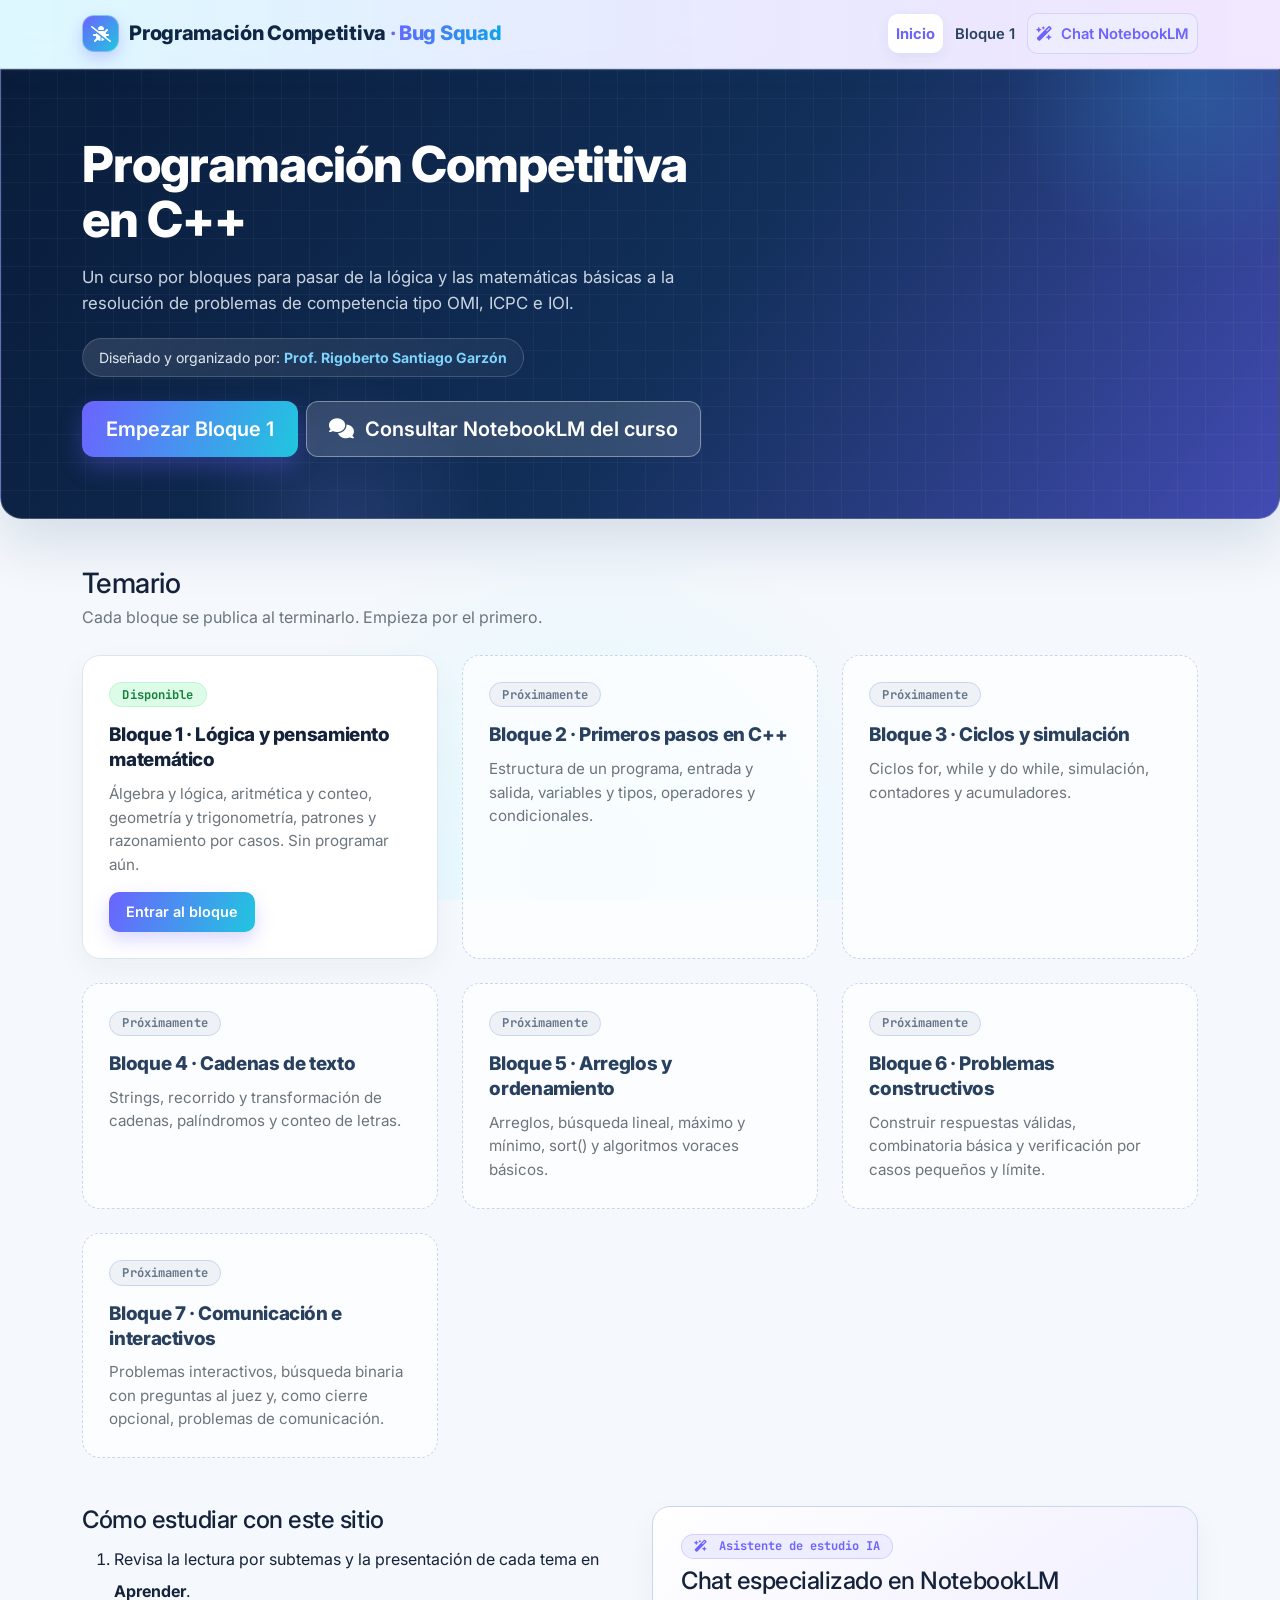
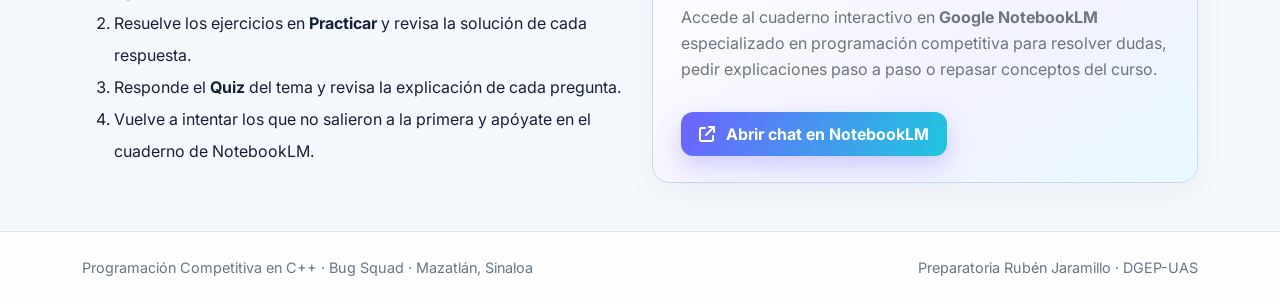
==== commit cea5fbdc: "Add files via upload" ====
--- a/index.html
+++ b/index.html
@@ -58,22 +58,22 @@
   <main class="container my-5">
 
     <section class="mb-5">
-      <h2 class="h3 mb-1">Ruta de aprendizaje por bloques</h2>
-      <p class="text-secondary mb-4">Cada bloque construye las bases necesarias para el siguiente. Empieza por el Bloque 1.</p>
+      <h2 class="h3 mb-1">Temario</h2>
+      <p class="text-secondary mb-4">Cada bloque se publica al terminarlo. Empieza por el primero.</p>
 
       <div class="row g-4">
         <div class="col-md-6 col-lg-4">
           <div class="tarjeta-tema">
-            <span class="badge rounded-pill text-bg-success mb-3">Disponible · Etapa 1</span>
+            <span class="badge rounded-pill text-bg-success mb-3">Disponible</span>
             <h3>Bloque 1 · Lógica y pensamiento matemático</h3>
-            <p class="text-secondary">Álgebra y lógica, aritmética y conteo, geometría, trigonometría y patrones. Lectura guiada, práctica interactiva y quizz por tema, sin programar aún.</p>
-            <a href="bloque1/index.html" class="fw-semibold text-decoration-none">Entrar al bloque <i class="fa-solid fa-arrow-right ms-1" aria-hidden="true"></i></a>
+            <p class="text-secondary">Álgebra y lógica, aritmética y conteo, geometría y trigonometría, patrones y razonamiento por casos. Sin programar aún.</p>
+            <a href="bloque1/index.html" class="fw-semibold text-decoration-none">Entrar al bloque</a>
           </div>
         </div>
 
         <div class="col-md-6 col-lg-4">
           <div class="tarjeta-tema proximo">
-            <span class="badge rounded-pill bg-secondary-subtle text-secondary mb-3">Próximamente · Etapa 2</span>
+            <span class="badge rounded-pill bg-secondary-subtle text-secondary mb-3">Próximamente</span>
             <h3>Bloque 2 · Primeros pasos en C++</h3>
             <p class="text-secondary mb-0">Estructura de un programa, entrada y salida, variables y tipos, operadores y condicionales.</p>
           </div>
@@ -81,7 +81,7 @@
 
         <div class="col-md-6 col-lg-4">
           <div class="tarjeta-tema proximo">
-            <span class="badge rounded-pill bg-secondary-subtle text-secondary mb-3">Próximamente · Etapa 2</span>
+            <span class="badge rounded-pill bg-secondary-subtle text-secondary mb-3">Próximamente</span>
             <h3>Bloque 3 · Ciclos y simulación</h3>
             <p class="text-secondary mb-0">Ciclos for, while y do while, simulación, contadores y acumuladores.</p>
           </div>
@@ -89,7 +89,7 @@
 
         <div class="col-md-6 col-lg-4">
           <div class="tarjeta-tema proximo">
-            <span class="badge rounded-pill bg-secondary-subtle text-secondary mb-3">Próximamente · Etapa 2</span>
+            <span class="badge rounded-pill bg-secondary-subtle text-secondary mb-3">Próximamente</span>
             <h3>Bloque 4 · Cadenas de texto</h3>
             <p class="text-secondary mb-0">Strings, recorrido y transformación de cadenas, palíndromos y conteo de letras.</p>
           </div>
@@ -97,7 +97,7 @@
 
         <div class="col-md-6 col-lg-4">
           <div class="tarjeta-tema proximo">
-            <span class="badge rounded-pill bg-secondary-subtle text-secondary mb-3">Próximamente · Etapa 3</span>
+            <span class="badge rounded-pill bg-secondary-subtle text-secondary mb-3">Próximamente</span>
             <h3>Bloque 5 · Arreglos y ordenamiento</h3>
             <p class="text-secondary mb-0">Arreglos, búsqueda lineal, máximo y mínimo, sort() y algoritmos voraces básicos.</p>
           </div>
@@ -105,7 +105,7 @@
 
         <div class="col-md-6 col-lg-4">
           <div class="tarjeta-tema proximo">
-            <span class="badge rounded-pill bg-secondary-subtle text-secondary mb-3">Próximamente · Etapa 3</span>
+            <span class="badge rounded-pill bg-secondary-subtle text-secondary mb-3">Próximamente</span>
             <h3>Bloque 6 · Problemas constructivos</h3>
             <p class="text-secondary mb-0">Construir respuestas válidas, combinatoria básica y verificación por casos pequeños y límite.</p>
           </div>
@@ -113,7 +113,7 @@
 
         <div class="col-md-6 col-lg-4">
           <div class="tarjeta-tema proximo">
-            <span class="badge rounded-pill bg-secondary-subtle text-secondary mb-3">Próximamente · Etapa 3</span>
+            <span class="badge rounded-pill bg-secondary-subtle text-secondary mb-3">Próximamente</span>
             <h3>Bloque 7 · Comunicación e interactivos</h3>
             <p class="text-secondary mb-0">Problemas interactivos, búsqueda binaria con preguntas al juez y, como cierre opcional, problemas de comunicación.</p>
           </div>
@@ -123,15 +123,13 @@
 
     <section class="row g-4 align-items-stretch">
       <div class="col-lg-6">
-        <div class="bloque-pestana mt-0 h-100">
-          <h2 class="h4 mb-3"><span class="icono-bloque sky me-2"><i class="fa-solid fa-compass" aria-hidden="true"></i></span> Cómo estudiar con este sitio</h2>
-          <ol class="lh-lg mb-0">
-            <li><strong>Lectura del tema:</strong> estudia los conceptos paso a paso y revisa la presentación interactiva.</li>
-            <li><strong>Sección A · Práctica:</strong> resuelve cada ejercicio en tu cuaderno, comprueba tu respuesta y revisa la solución detallada.</li>
-            <li><strong>Sección B · Quizz:</strong> responde las preguntas de opción múltiple, califica tu intento y analiza la explicación de cada clave.</li>
-            <li><strong>Apoyo continuo:</strong> si te surge alguna duda teórica o quieres más ejemplos, apóyate en el cuaderno especializado de NotebookLM.</li>
-          </ol>
-        </div>
+        <h2 class="h4">Cómo estudiar con este sitio</h2>
+        <ol class="lh-lg">
+          <li>Revisa la lectura por subtemas y la presentación de cada tema en <strong>Aprender</strong>.</li>
+          <li>Resuelve los ejercicios en <strong>Practicar</strong> y revisa la solución de cada respuesta.</li>
+          <li>Responde el <strong>Quiz</strong> del tema y revisa la explicación de cada pregunta.</li>
+          <li>Vuelve a intentar los que no salieron a la primera y apóyate en el cuaderno de NotebookLM.</li>
+        </ol>
       </div>
 
       <div class="col-lg-6">
@@ -141,7 +139,7 @@
           </div>
           <h2 class="h4 mb-2">Chat especializado en NotebookLM</h2>
           <p class="text-secondary mb-3">
-            Accede a nuestro cuaderno interactivo en <strong>Google NotebookLM</strong> alimentado con bibliografía oficial del curso (<em>Álgebra y Aritmética de Baldor</em>, <em>Competitive Programmer's Handbook</em>, <em>Guide to Competitive Programming</em> y <em>CSES</em>) para resolver dudas, pedir explicaciones paso a paso o repasar conceptos.
+            Accede al cuaderno interactivo en <strong>Google NotebookLM</strong> especializado en programación competitiva para resolver dudas, pedir explicaciones paso a paso o repasar conceptos del curso.
           </p>
           <a href="https://notebook.google.com/notebook/96292e5d-c336-4242-b978-d758b5de839b" target="_blank" rel="noopener" class="btn btn-tide mt-auto">
             <i class="fa-solid fa-arrow-up-right-from-square me-1" aria-hidden="true"></i> Abrir chat en NotebookLM
@@ -159,6 +157,6 @@
     </div>
   </footer>
 
-  <script src="https://cdn.jsdelivr.net/npm/bootstrap@5.3.3/dist/js/bootstrap.bundle.min.js"></script>
+  <script defer src="https://cdn.jsdelivr.net/npm/bootstrap@5.3.3/dist/js/bootstrap.bundle.min.js"></script>
 </body>
 </html>
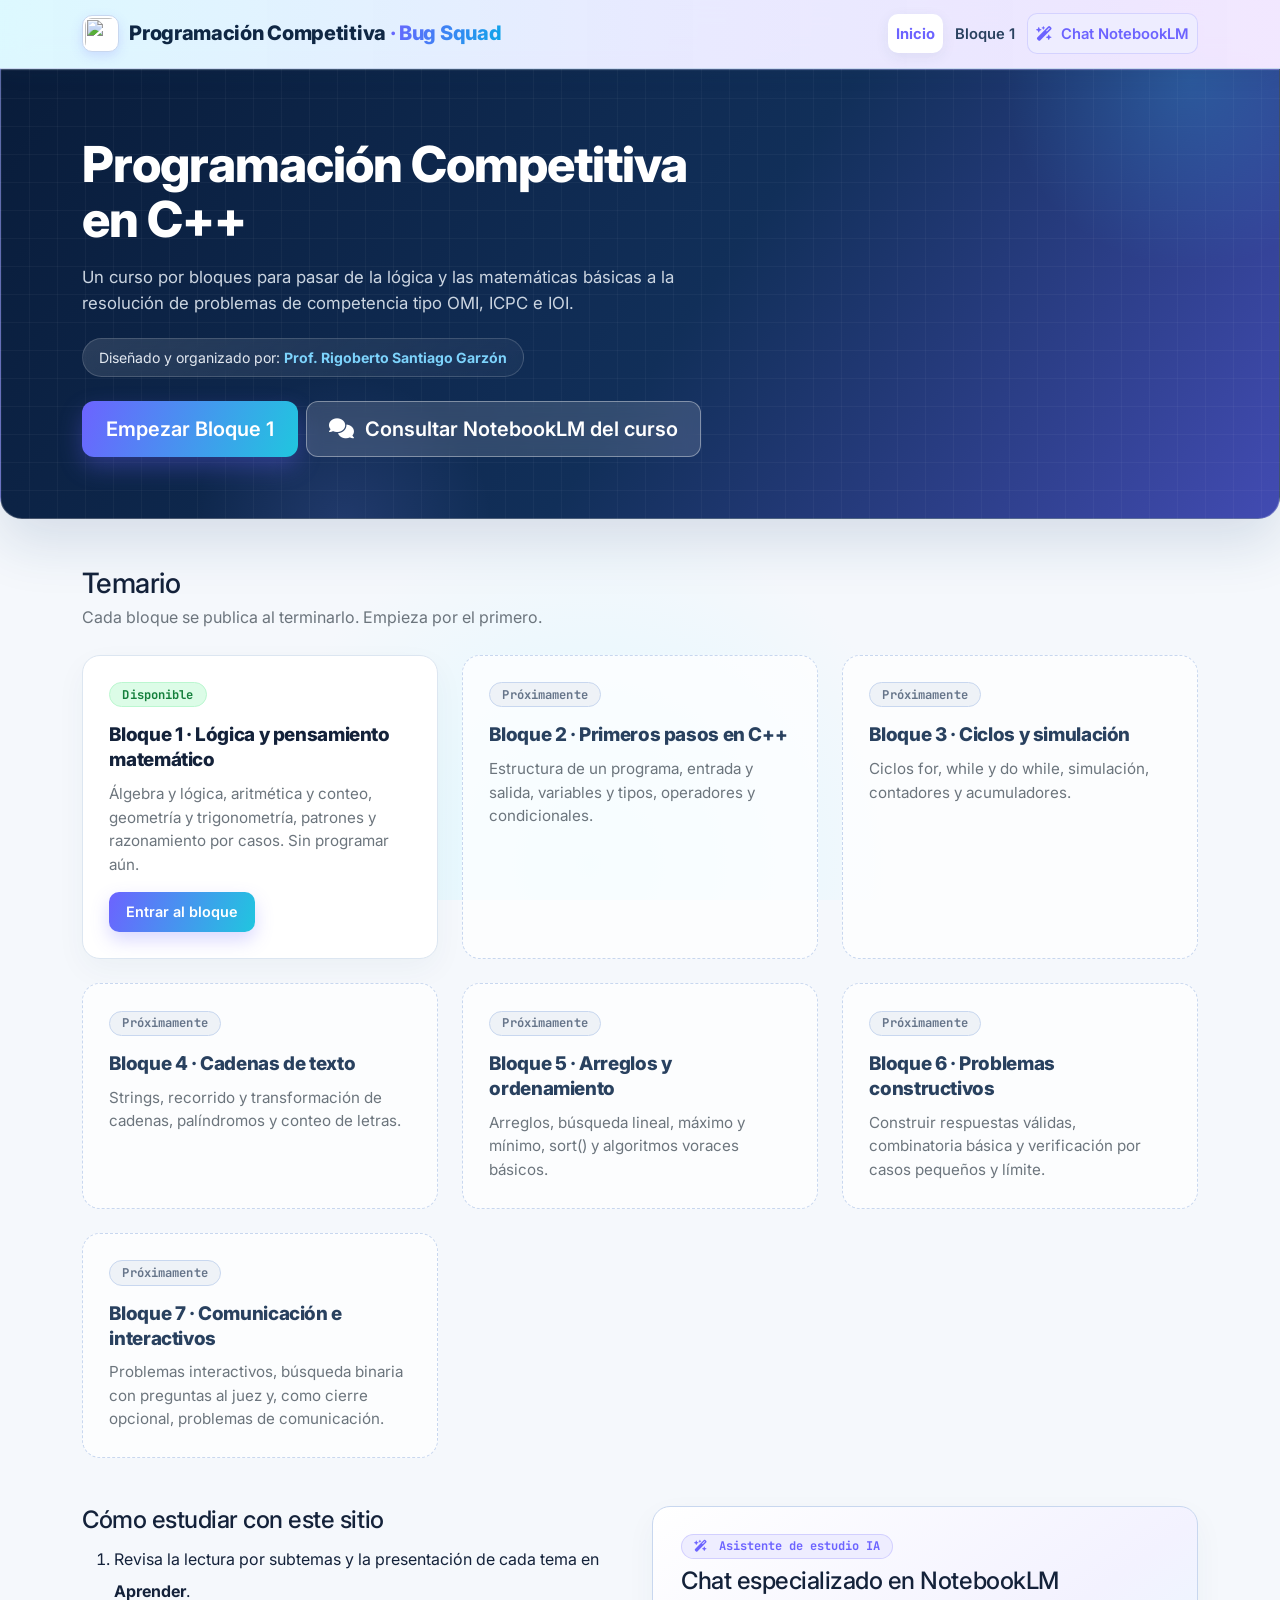
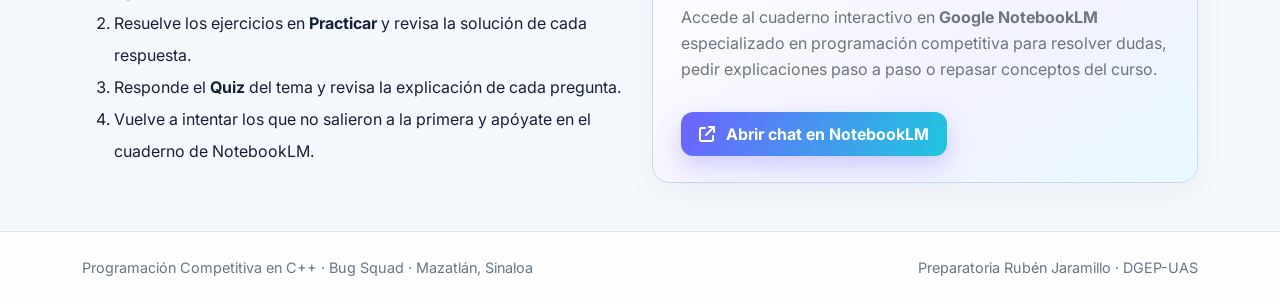
==== commit e9134b52: "Add files via upload" ====
--- a/index.html
+++ b/index.html
@@ -5,6 +5,8 @@
   <meta name="viewport" content="width=device-width, initial-scale=1.0">
   <meta name="description" content="Programación Competitiva en C++ · Bug Squad. Curso por bloques para preparar OMI, ICPC e IOI.">
   <title>Programación Competitiva en C++ · Bug Squad</title>
+  <link rel="icon" type="image/x-icon" href="favicon.ico">
+  <link rel="shortcut icon" type="image/x-icon" href="favicon.ico">
 
   <link rel="preconnect" href="https://fonts.googleapis.com">
   <link rel="preconnect" href="https://fonts.gstatic.com" crossorigin>
@@ -18,7 +20,7 @@
   <nav class="navbar navbar-expand-lg navbar-curso sticky-top">
     <div class="container">
       <a class="navbar-brand" href="index.html">
-        <i class="fa-solid fa-bug-slash" aria-hidden="true"></i>
+        <img src="favicon.ico" alt="" width="32" height="32" class="icono-sitio">
         <span>Programación Competitiva <span class="marca-bug">· Bug Squad</span></span>
       </a>
       <button class="navbar-toggler" type="button" data-bs-toggle="collapse" data-bs-target="#menuPrincipal" aria-controls="menuPrincipal" aria-expanded="false" aria-label="Abrir menú">
--- a/css/estilos.css
+++ b/css/estilos.css
@@ -1949,3 +1949,14 @@
     width: 100%;
   }
 }
+
+.navbar-curso .navbar-brand .icono-sitio {
+  width: 2.3rem;
+  height: 2.3rem;
+  border-radius: 10px;
+  object-fit: contain;
+  background: #ffffff;
+  padding: 2px;
+  border: 1px solid var(--line-strong);
+  box-shadow: 0 4px 12px rgba(108, 99, 255, 0.18);
+}
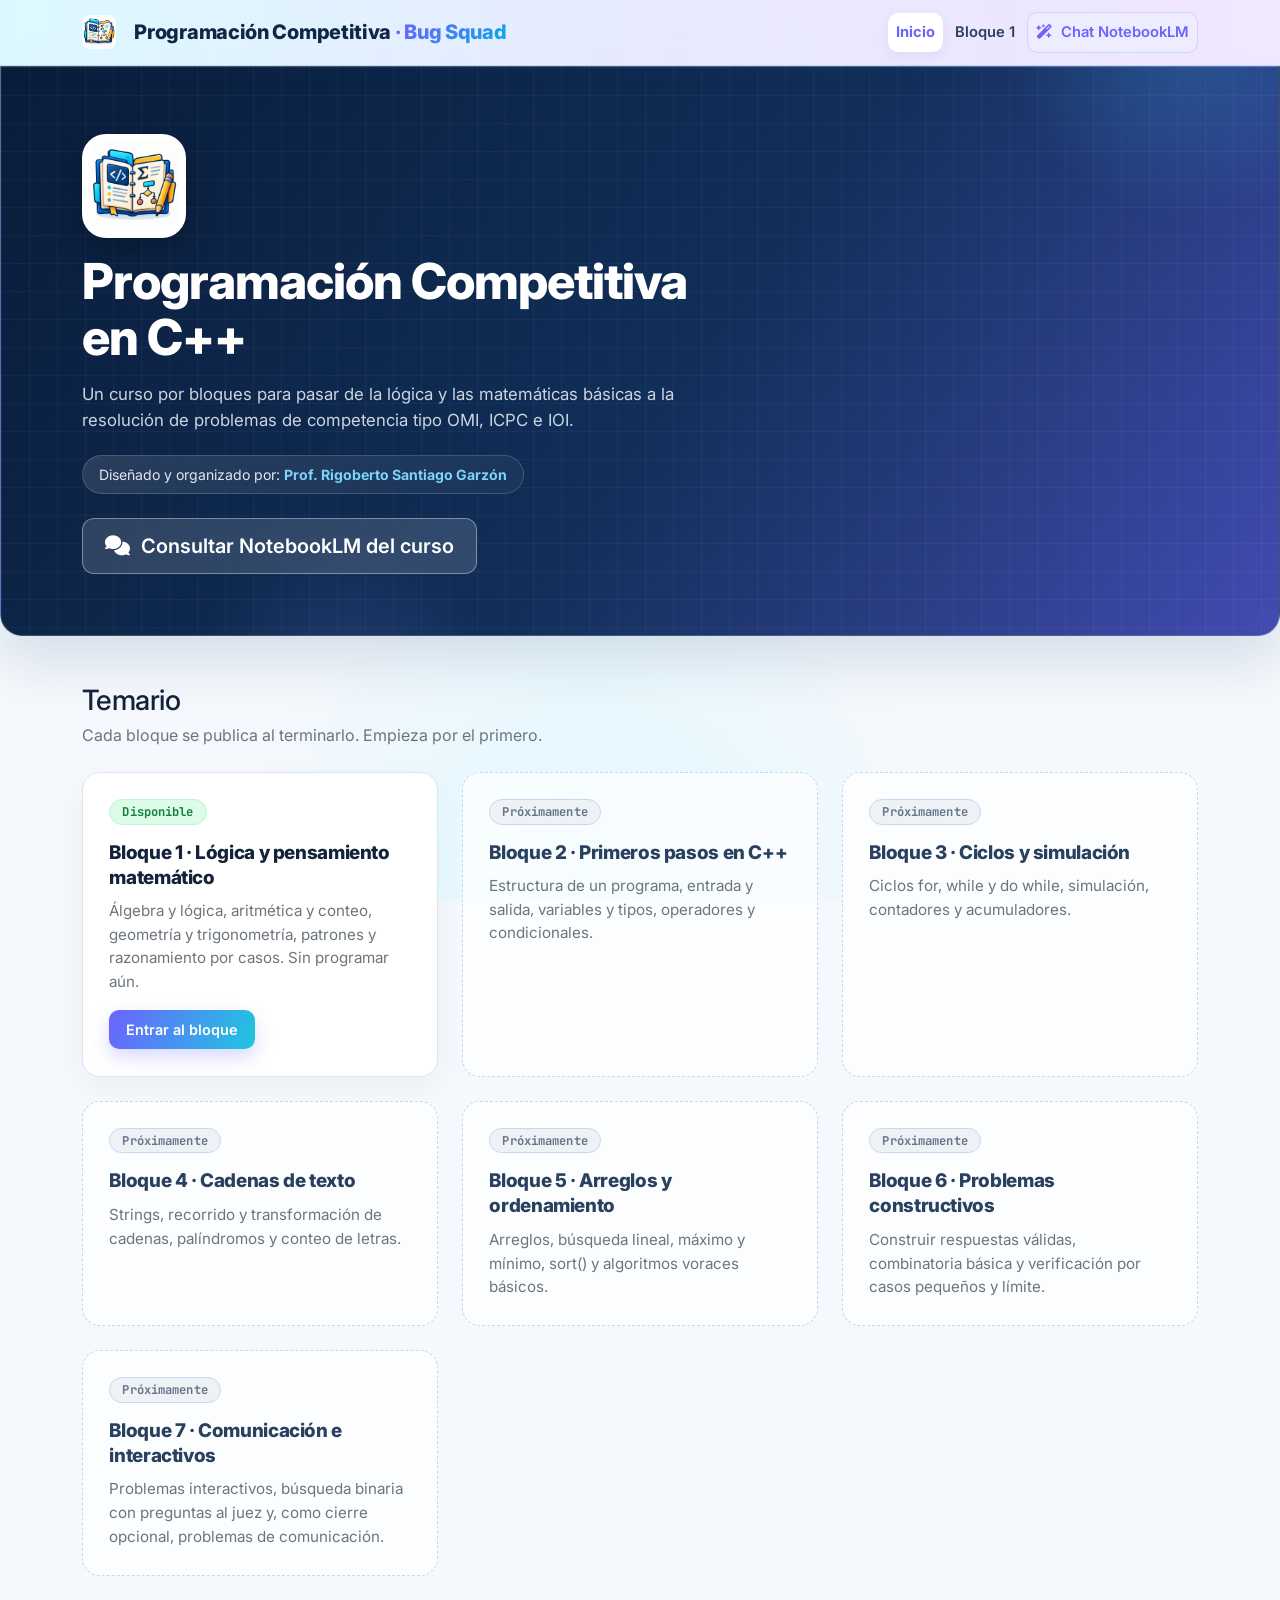
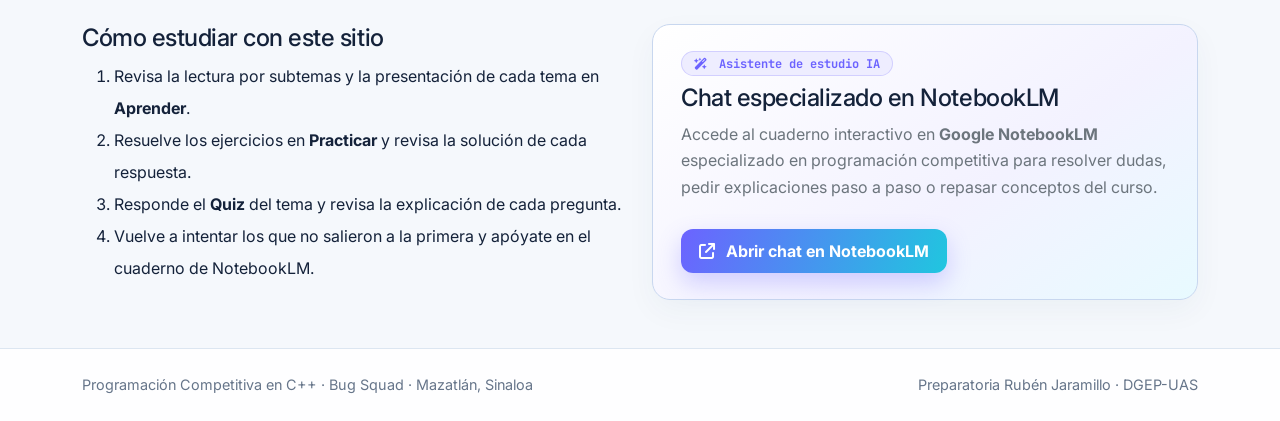
==== commit 6e41cc4f: "Add files via upload" ====
--- a/index.html
+++ b/index.html
@@ -5,8 +5,6 @@
   <meta name="viewport" content="width=device-width, initial-scale=1.0">
   <meta name="description" content="Programación Competitiva en C++ · Bug Squad. Curso por bloques para preparar OMI, ICPC e IOI.">
   <title>Programación Competitiva en C++ · Bug Squad</title>
-  <link rel="icon" type="image/x-icon" href="favicon.ico">
-  <link rel="shortcut icon" type="image/x-icon" href="favicon.ico">
 
   <link rel="preconnect" href="https://fonts.googleapis.com">
   <link rel="preconnect" href="https://fonts.gstatic.com" crossorigin>
@@ -14,13 +12,16 @@
   <link rel="stylesheet" href="https://cdn.jsdelivr.net/npm/bootstrap@5.3.3/dist/css/bootstrap.min.css">
   <link rel="stylesheet" href="https://cdn.jsdelivr.net/npm/@fortawesome/fontawesome-free@6.5.1/css/all.min.css">
   <link rel="stylesheet" href="css/estilos.css">
+  <link rel="icon" href="favicon.ico" sizes="any">
+  <link rel="icon" type="image/png" sizes="32x32" href="assets/img/favicon-32.png">
+  <link rel="apple-touch-icon" href="assets/img/apple-touch-icon.png">
 </head>
 <body>
 
   <nav class="navbar navbar-expand-lg navbar-curso sticky-top">
     <div class="container">
       <a class="navbar-brand" href="index.html">
-        <img src="favicon.ico" alt="" width="32" height="32" class="icono-sitio">
+        <img class="logo-nav" src="assets/img/icono.png" alt="" width="34" height="34">
         <span>Programación Competitiva <span class="marca-bug">· Bug Squad</span></span>
       </a>
       <button class="navbar-toggler" type="button" data-bs-toggle="collapse" data-bs-target="#menuPrincipal" aria-controls="menuPrincipal" aria-expanded="false" aria-label="Abrir menú">
@@ -42,6 +43,7 @@
 
   <header class="banner">
     <div class="container">
+      <img class="banner-logo mb-3" src="assets/img/icono.png" alt="Ícono del curso: libro con código, fórmulas y diagrama" width="104" height="104">
       <h1 class="mb-3">Programación Competitiva en C++</h1>
       <p class="subtitulo mb-0">
         Un curso por bloques para pasar de la lógica y las matemáticas básicas
@@ -49,7 +51,6 @@
       </p>
       <span class="credito d-inline-block"><span>Diseñado y organizado por: <strong>Prof. Rigoberto Santiago Garzón</strong></span></span>
       <div class="mt-4 d-flex flex-wrap gap-2">
-        <a href="bloque1/index.html" class="btn btn-light btn-lg fw-semibold">Empezar Bloque 1</a>
         <a href="https://notebook.google.com/notebook/96292e5d-c336-4242-b978-d758b5de839b" target="_blank" rel="noopener" class="btn btn-hero-notebook btn-lg fw-semibold">
           <i class="fa-solid fa-comments me-1" aria-hidden="true"></i> Consultar NotebookLM del curso
         </a>
--- a/css/estilos.css
+++ b/css/estilos.css
@@ -1950,13 +1950,20 @@
   }
 }
 
-.navbar-curso .navbar-brand .icono-sitio {
-  width: 2.3rem;
-  height: 2.3rem;
-  border-radius: 10px;
-  object-fit: contain;
-  background: #ffffff;
-  padding: 2px;
-  border: 1px solid var(--line-strong);
-  box-shadow: 0 4px 12px rgba(108, 99, 255, 0.18);
-}
+/* Ícono del curso (PNG) */
+.banner-logo {
+  width: 104px;
+  height: 104px;
+  border-radius: 24px;
+  background: #fff;
+  padding: 6px;
+  box-shadow: 0 10px 30px rgba(0, 0, 0, 0.25);
+  display: block;
+}
+.navbar-brand .logo-nav {
+  width: 34px;
+  height: 34px;
+  margin-right: 0.5rem;
+  vertical-align: middle;
+  border-radius: 8px;
+}
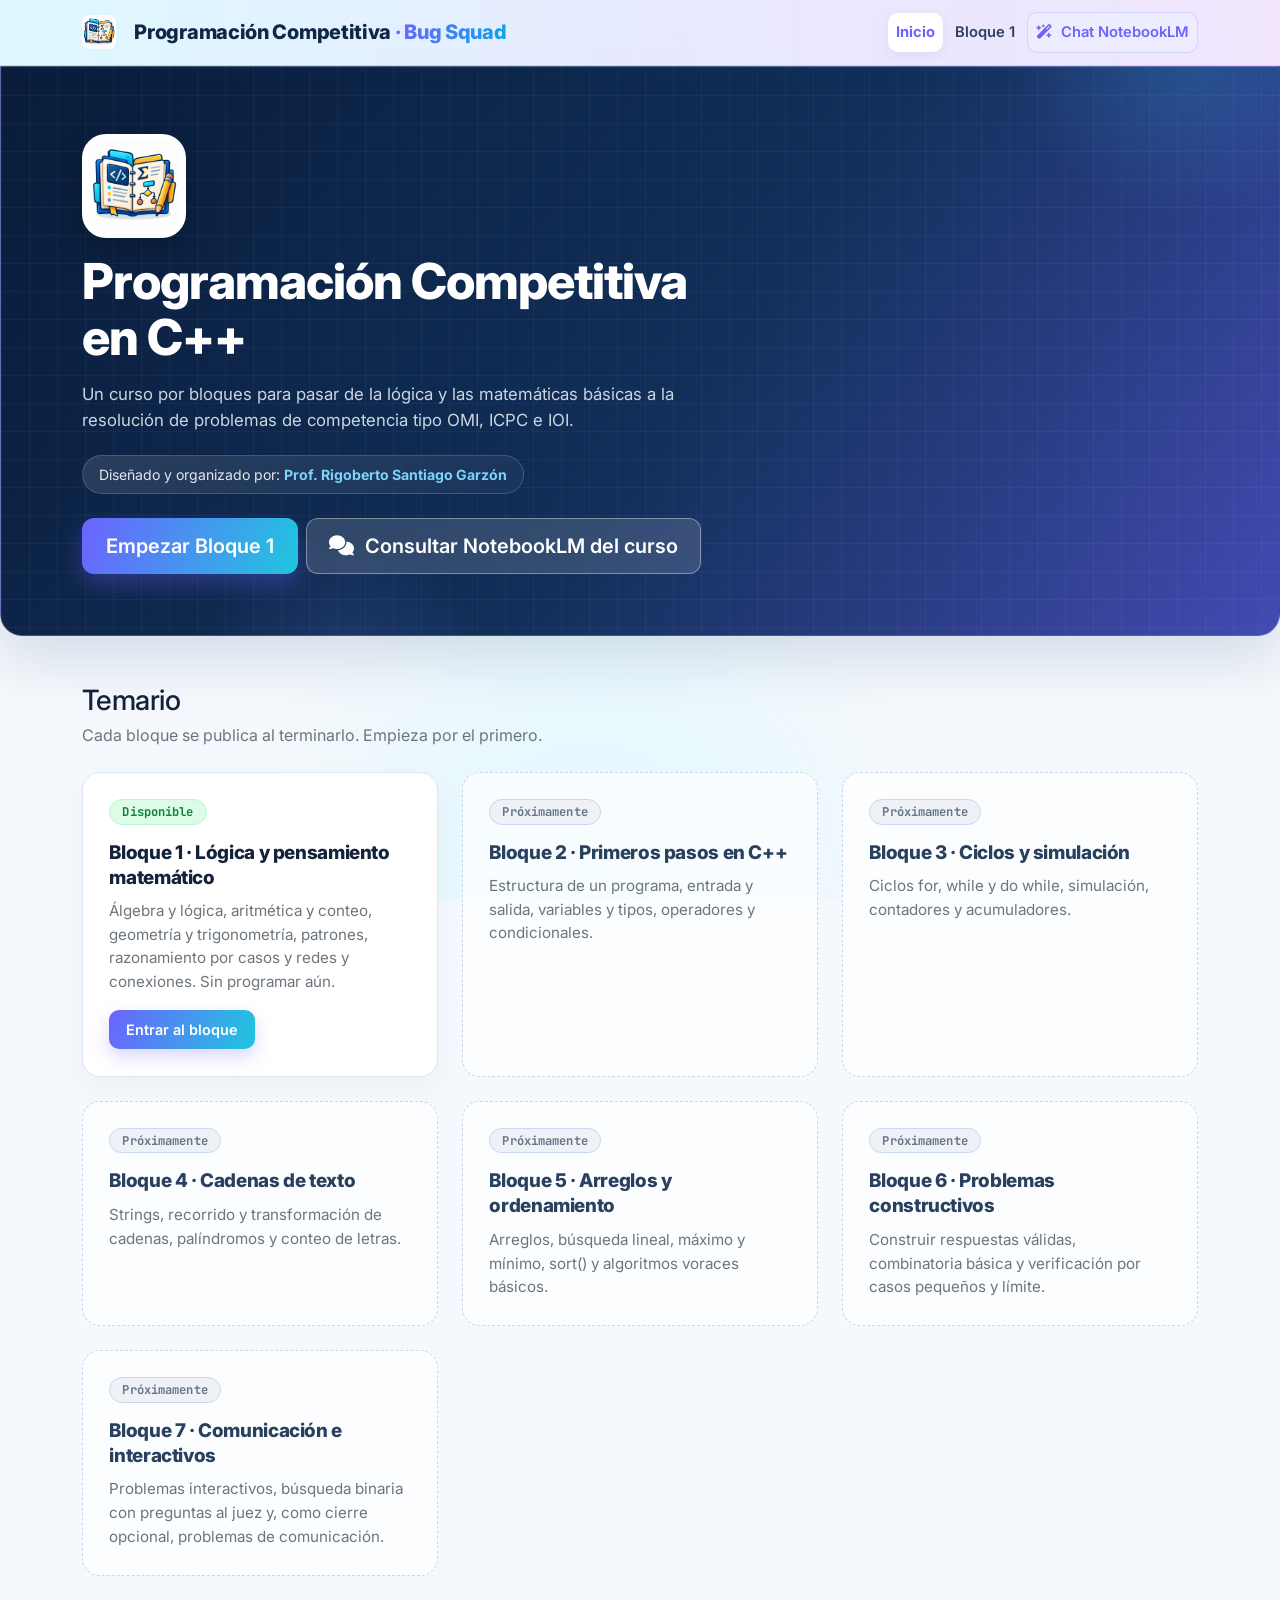
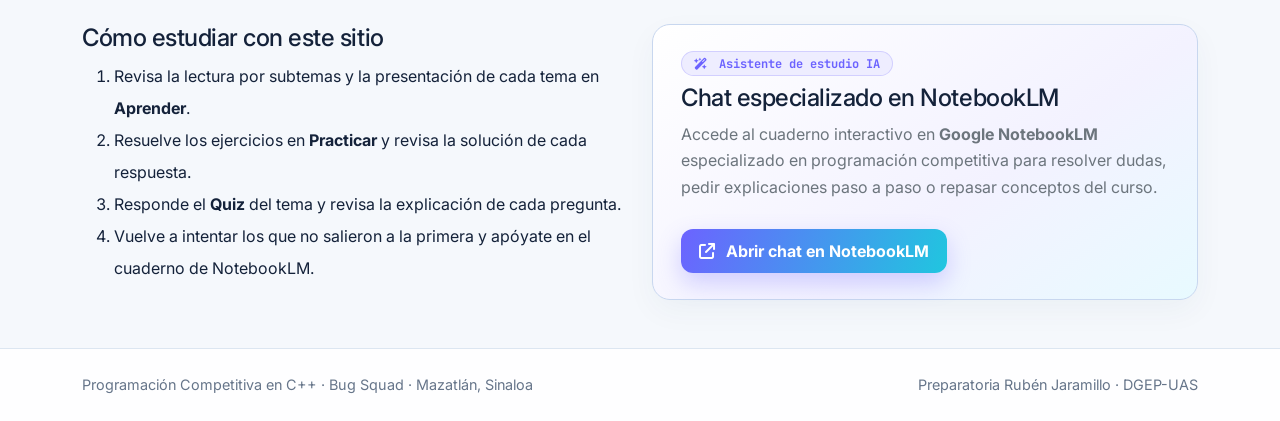
==== commit e5e1caa3: "Add files via upload" ====
--- a/index.html
+++ b/index.html
@@ -51,6 +51,7 @@
       </p>
       <span class="credito d-inline-block"><span>Diseñado y organizado por: <strong>Prof. Rigoberto Santiago Garzón</strong></span></span>
       <div class="mt-4 d-flex flex-wrap gap-2">
+        <a href="bloque1/index.html" class="btn btn-light btn-lg fw-semibold">Empezar Bloque 1</a>
         <a href="https://notebook.google.com/notebook/96292e5d-c336-4242-b978-d758b5de839b" target="_blank" rel="noopener" class="btn btn-hero-notebook btn-lg fw-semibold">
           <i class="fa-solid fa-comments me-1" aria-hidden="true"></i> Consultar NotebookLM del curso
         </a>
@@ -69,7 +70,7 @@
           <div class="tarjeta-tema">
             <span class="badge rounded-pill text-bg-success mb-3">Disponible</span>
             <h3>Bloque 1 · Lógica y pensamiento matemático</h3>
-            <p class="text-secondary">Álgebra y lógica, aritmética y conteo, geometría y trigonometría, patrones y razonamiento por casos. Sin programar aún.</p>
+            <p class="text-secondary">Álgebra y lógica, aritmética y conteo, geometría y trigonometría, patrones, razonamiento por casos y redes y conexiones. Sin programar aún.</p>
             <a href="bloque1/index.html" class="fw-semibold text-decoration-none">Entrar al bloque</a>
           </div>
         </div>
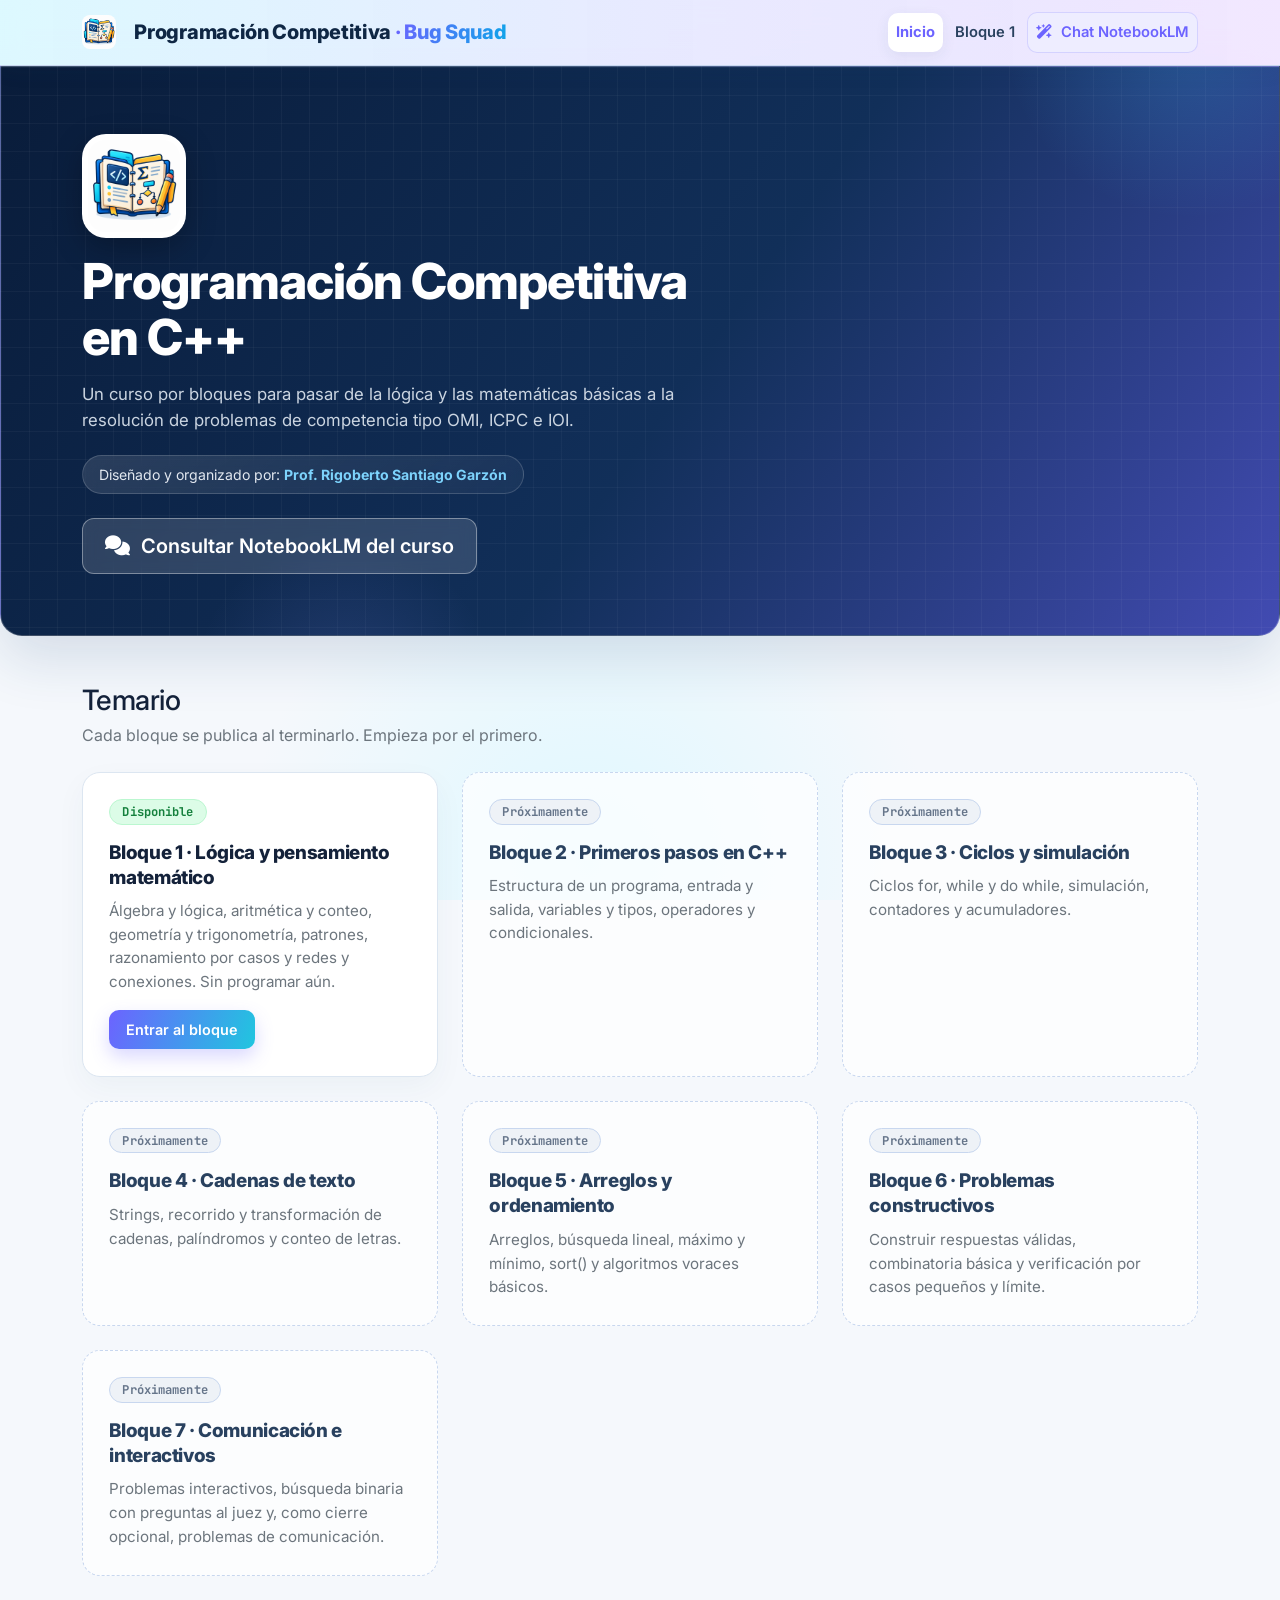
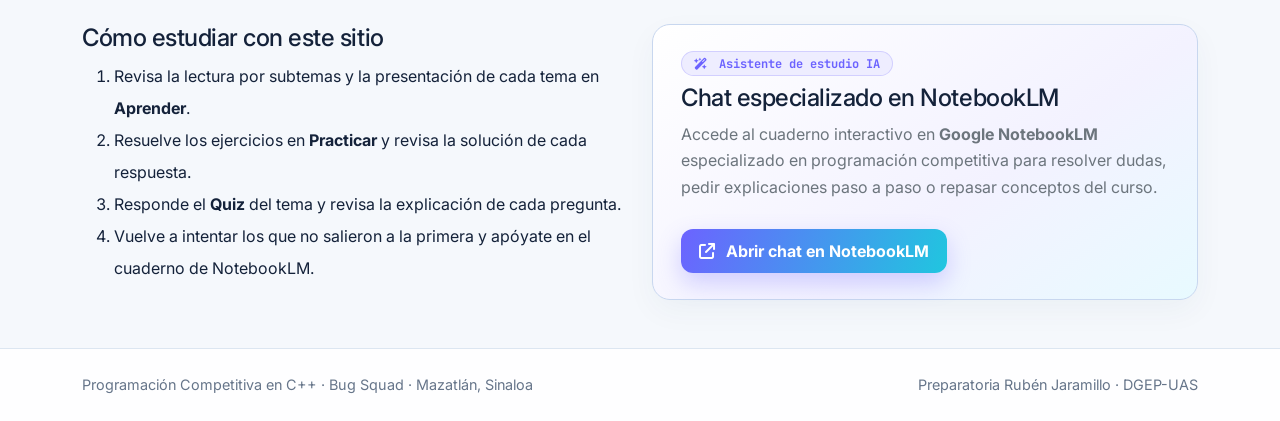
==== commit daf4bd16: "Add files via upload" ====
--- a/index.html
+++ b/index.html
@@ -51,7 +51,6 @@
       </p>
       <span class="credito d-inline-block"><span>Diseñado y organizado por: <strong>Prof. Rigoberto Santiago Garzón</strong></span></span>
       <div class="mt-4 d-flex flex-wrap gap-2">
-        <a href="bloque1/index.html" class="btn btn-light btn-lg fw-semibold">Empezar Bloque 1</a>
         <a href="https://notebook.google.com/notebook/96292e5d-c336-4242-b978-d758b5de839b" target="_blank" rel="noopener" class="btn btn-hero-notebook btn-lg fw-semibold">
           <i class="fa-solid fa-comments me-1" aria-hidden="true"></i> Consultar NotebookLM del curso
         </a>
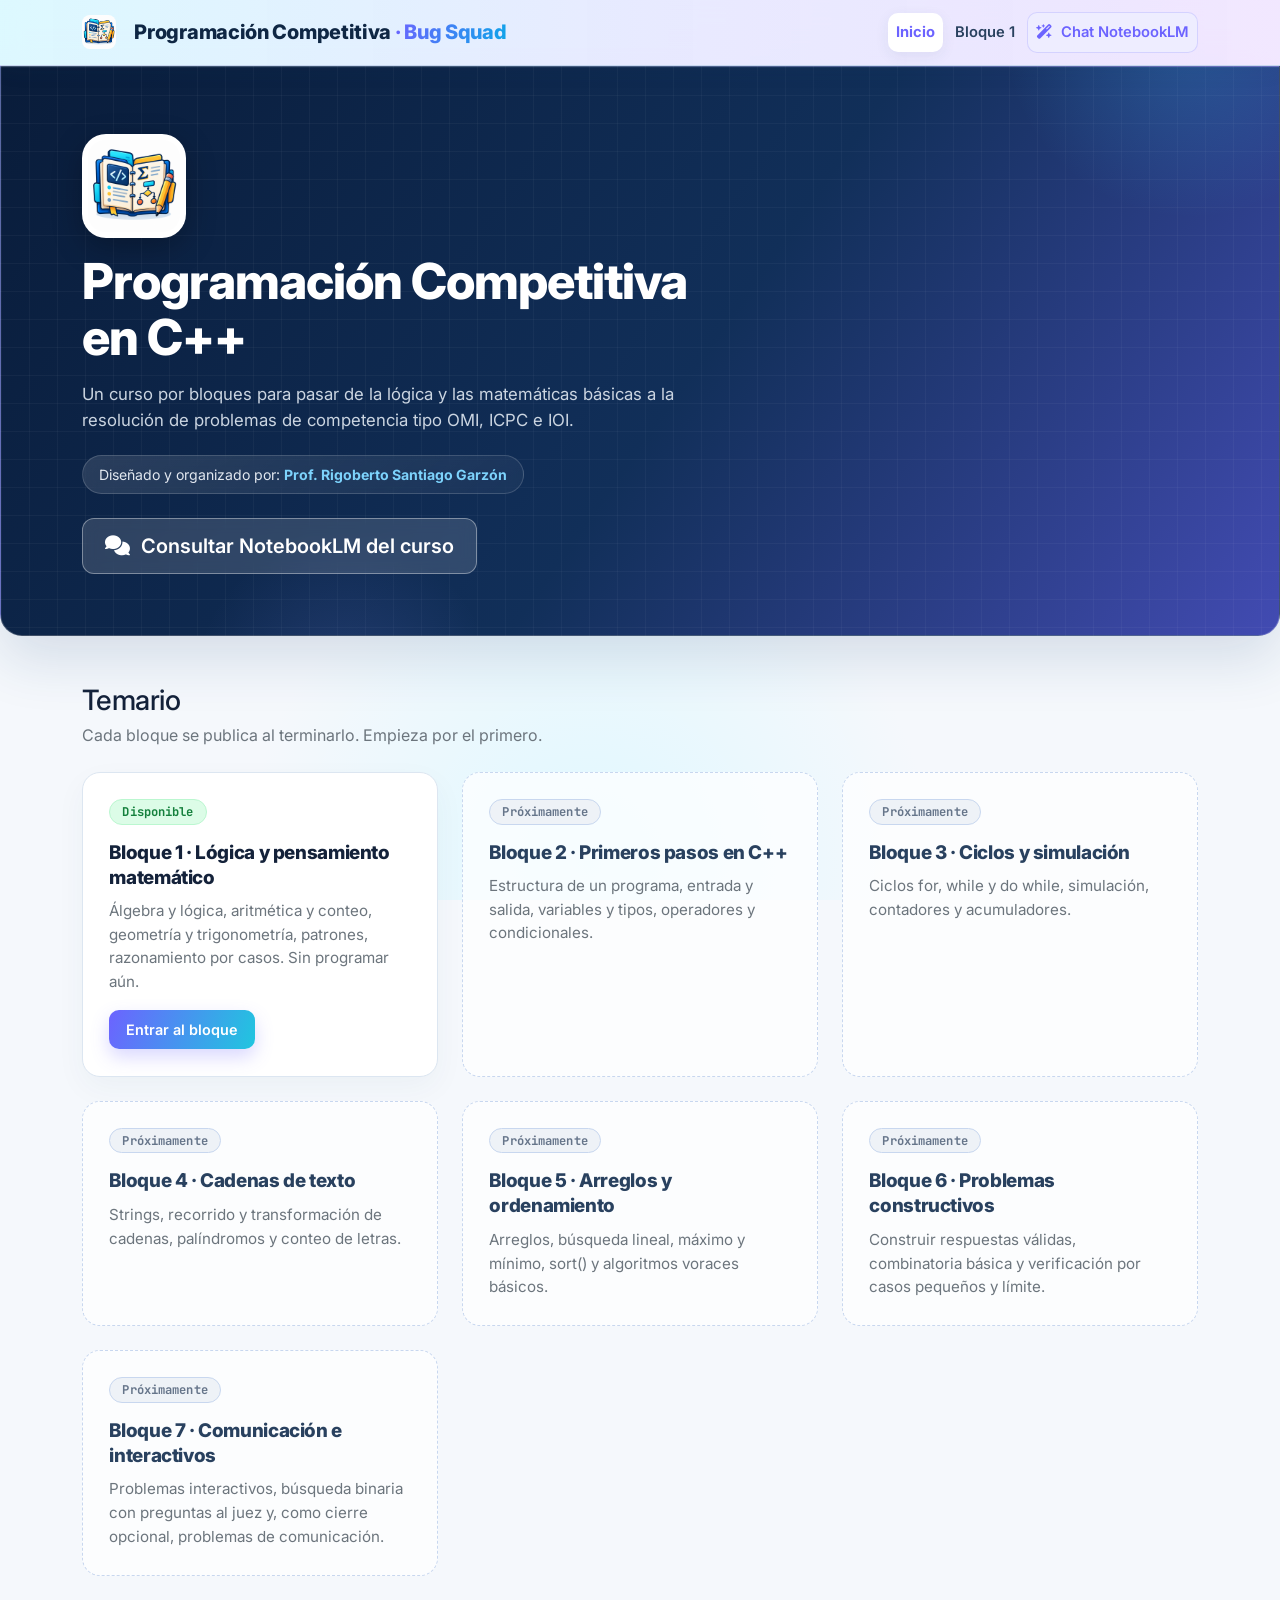
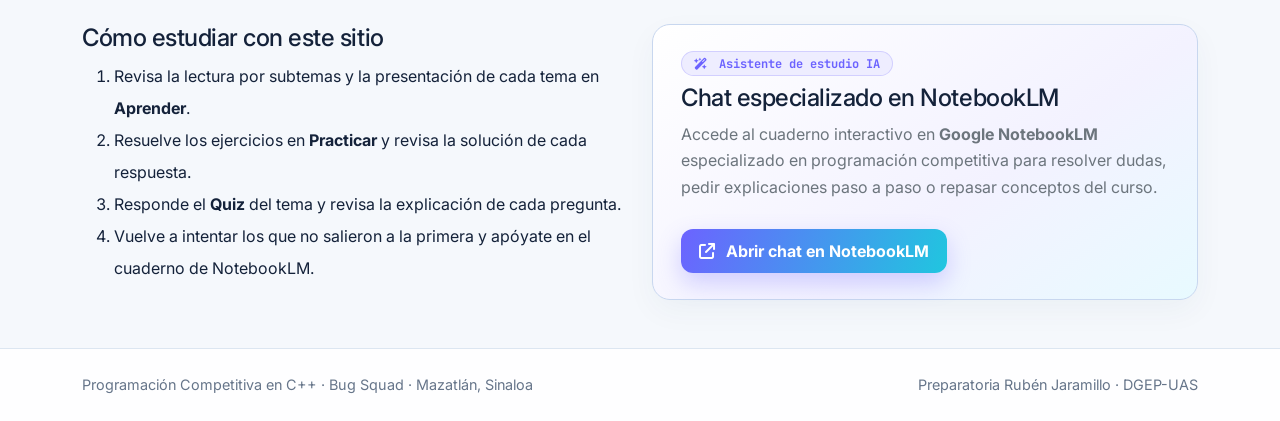
==== commit 3ef7bc32: "Add files via upload" ====
--- a/index.html
+++ b/index.html
@@ -69,7 +69,7 @@
           <div class="tarjeta-tema">
             <span class="badge rounded-pill text-bg-success mb-3">Disponible</span>
             <h3>Bloque 1 · Lógica y pensamiento matemático</h3>
-            <p class="text-secondary">Álgebra y lógica, aritmética y conteo, geometría y trigonometría, patrones, razonamiento por casos y redes y conexiones. Sin programar aún.</p>
+            <p class="text-secondary">Álgebra y lógica, aritmética y conteo, geometría y trigonometría, patrones, razonamiento por casos. Sin programar aún.</p>
             <a href="bloque1/index.html" class="fw-semibold text-decoration-none">Entrar al bloque</a>
           </div>
         </div>
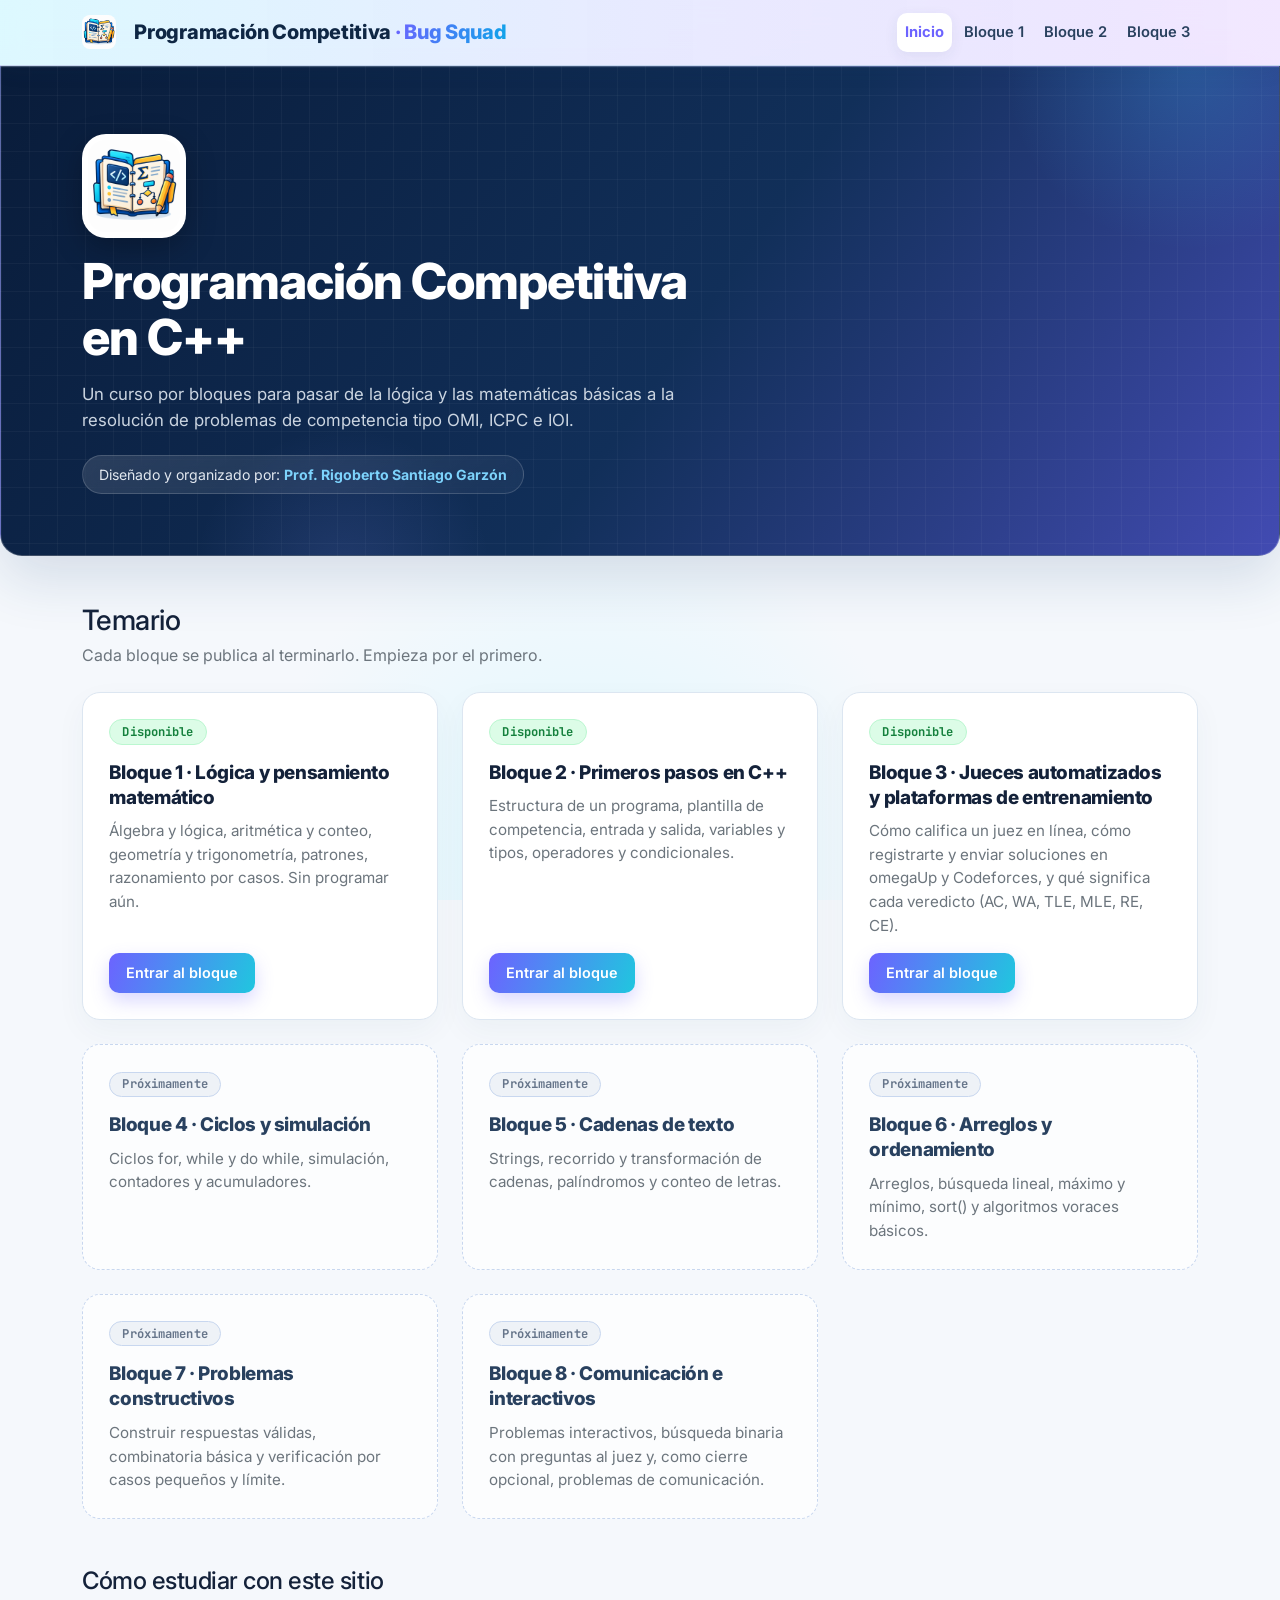
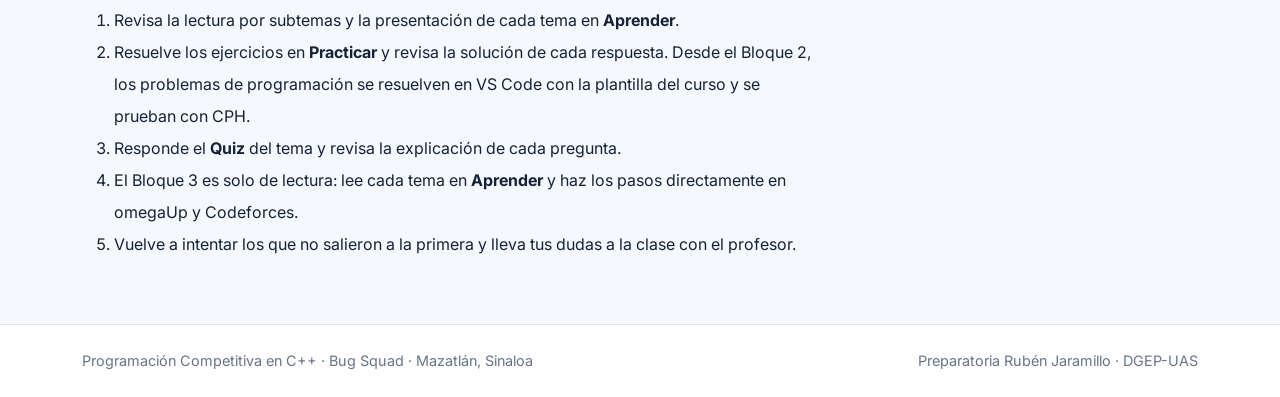
==== commit 5c5523a9: "Add files via upload" ====
--- a/index.html
+++ b/index.html
@@ -31,11 +31,8 @@
         <ul class="navbar-nav ms-auto align-items-lg-center gap-lg-1">
           <li class="nav-item"><a class="nav-link active" aria-current="page" href="index.html">Inicio</a></li>
           <li class="nav-item"><a class="nav-link" href="bloque1/index.html">Bloque 1</a></li>
-          <li class="nav-item">
-            <a class="nav-link nav-link-notebook" href="https://notebook.google.com/notebook/96292e5d-c336-4242-b978-d758b5de839b" target="_blank" rel="noopener">
-              <i class="fa-solid fa-wand-magic-sparkles me-1" aria-hidden="true"></i> Chat NotebookLM
-            </a>
-          </li>
+          <li class="nav-item"><a class="nav-link" href="bloque2/index.html">Bloque 2</a></li>
+          <li class="nav-item"><a class="nav-link" href="bloque3/index.html">Bloque 3</a></li>
         </ul>
       </div>
     </div>
@@ -50,11 +47,6 @@
         a la resolución de problemas de competencia tipo OMI, ICPC e IOI.
       </p>
       <span class="credito d-inline-block"><span>Diseñado y organizado por: <strong>Prof. Rigoberto Santiago Garzón</strong></span></span>
-      <div class="mt-4 d-flex flex-wrap gap-2">
-        <a href="https://notebook.google.com/notebook/96292e5d-c336-4242-b978-d758b5de839b" target="_blank" rel="noopener" class="btn btn-hero-notebook btn-lg fw-semibold">
-          <i class="fa-solid fa-comments me-1" aria-hidden="true"></i> Consultar NotebookLM del curso
-        </a>
-      </div>
     </div>
   </header>
 
@@ -75,17 +67,27 @@
         </div>
 
         <div class="col-md-6 col-lg-4">
-          <div class="tarjeta-tema proximo">
-            <span class="badge rounded-pill bg-secondary-subtle text-secondary mb-3">Próximamente</span>
+          <div class="tarjeta-tema">
+            <span class="badge rounded-pill text-bg-success mb-3">Disponible</span>
             <h3>Bloque 2 · Primeros pasos en C++</h3>
-            <p class="text-secondary mb-0">Estructura de un programa, entrada y salida, variables y tipos, operadores y condicionales.</p>
+            <p class="text-secondary">Estructura de un programa, plantilla de competencia, entrada y salida, variables y tipos, operadores y condicionales.</p>
+            <a href="bloque2/index.html" class="fw-semibold text-decoration-none">Entrar al bloque</a>
+          </div>
+        </div>
+
+        <div class="col-md-6 col-lg-4">
+          <div class="tarjeta-tema">
+            <span class="badge rounded-pill text-bg-success mb-3">Disponible</span>
+            <h3>Bloque 3 · Jueces automatizados y plataformas de entrenamiento</h3>
+            <p class="text-secondary">Cómo califica un juez en línea, cómo registrarte y enviar soluciones en omegaUp y Codeforces, y qué significa cada veredicto (AC, WA, TLE, MLE, RE, CE).</p>
+            <a href="bloque3/index.html" class="fw-semibold text-decoration-none">Entrar al bloque</a>
           </div>
         </div>
 
         <div class="col-md-6 col-lg-4">
           <div class="tarjeta-tema proximo">
             <span class="badge rounded-pill bg-secondary-subtle text-secondary mb-3">Próximamente</span>
-            <h3>Bloque 3 · Ciclos y simulación</h3>
+            <h3>Bloque 4 · Ciclos y simulación</h3>
             <p class="text-secondary mb-0">Ciclos for, while y do while, simulación, contadores y acumuladores.</p>
           </div>
         </div>
@@ -93,7 +95,7 @@
         <div class="col-md-6 col-lg-4">
           <div class="tarjeta-tema proximo">
             <span class="badge rounded-pill bg-secondary-subtle text-secondary mb-3">Próximamente</span>
-            <h3>Bloque 4 · Cadenas de texto</h3>
+            <h3>Bloque 5 · Cadenas de texto</h3>
             <p class="text-secondary mb-0">Strings, recorrido y transformación de cadenas, palíndromos y conteo de letras.</p>
           </div>
         </div>
@@ -101,7 +103,7 @@
         <div class="col-md-6 col-lg-4">
           <div class="tarjeta-tema proximo">
             <span class="badge rounded-pill bg-secondary-subtle text-secondary mb-3">Próximamente</span>
-            <h3>Bloque 5 · Arreglos y ordenamiento</h3>
+            <h3>Bloque 6 · Arreglos y ordenamiento</h3>
             <p class="text-secondary mb-0">Arreglos, búsqueda lineal, máximo y mínimo, sort() y algoritmos voraces básicos.</p>
           </div>
         </div>
@@ -109,7 +111,7 @@
         <div class="col-md-6 col-lg-4">
           <div class="tarjeta-tema proximo">
             <span class="badge rounded-pill bg-secondary-subtle text-secondary mb-3">Próximamente</span>
-            <h3>Bloque 6 · Problemas constructivos</h3>
+            <h3>Bloque 7 · Problemas constructivos</h3>
             <p class="text-secondary mb-0">Construir respuestas válidas, combinatoria básica y verificación por casos pequeños y límite.</p>
           </div>
         </div>
@@ -117,7 +119,7 @@
         <div class="col-md-6 col-lg-4">
           <div class="tarjeta-tema proximo">
             <span class="badge rounded-pill bg-secondary-subtle text-secondary mb-3">Próximamente</span>
-            <h3>Bloque 7 · Comunicación e interactivos</h3>
+            <h3>Bloque 8 · Comunicación e interactivos</h3>
             <p class="text-secondary mb-0">Problemas interactivos, búsqueda binaria con preguntas al juez y, como cierre opcional, problemas de comunicación.</p>
           </div>
         </div>
@@ -125,30 +127,17 @@
     </section>
 
     <section class="row g-4 align-items-stretch">
-      <div class="col-lg-6">
+      <div class="col-lg-8">
         <h2 class="h4">Cómo estudiar con este sitio</h2>
         <ol class="lh-lg">
           <li>Revisa la lectura por subtemas y la presentación de cada tema en <strong>Aprender</strong>.</li>
-          <li>Resuelve los ejercicios en <strong>Practicar</strong> y revisa la solución de cada respuesta.</li>
+          <li>Resuelve los ejercicios en <strong>Practicar</strong> y revisa la solución de cada respuesta. Desde el Bloque 2, los problemas de programación se resuelven en VS Code con la plantilla del curso y se prueban con CPH.</li>
           <li>Responde el <strong>Quiz</strong> del tema y revisa la explicación de cada pregunta.</li>
-          <li>Vuelve a intentar los que no salieron a la primera y apóyate en el cuaderno de NotebookLM.</li>
+          <li>El Bloque 3 es solo de lectura: lee cada tema en <strong>Aprender</strong> y haz los pasos directamente en omegaUp y Codeforces.</li>
+          <li>Vuelve a intentar los que no salieron a la primera y lleva tus dudas a la clase con el profesor.</li>
         </ol>
       </div>
 
-      <div class="col-lg-6">
-        <div class="tarjeta-notebook h-100">
-          <div class="d-flex align-items-center gap-2 mb-2">
-            <span class="badge rounded-pill badge-notebook"><i class="fa-solid fa-wand-magic-sparkles me-1" aria-hidden="true"></i> Asistente de estudio IA</span>
-          </div>
-          <h2 class="h4 mb-2">Chat especializado en NotebookLM</h2>
-          <p class="text-secondary mb-3">
-            Accede al cuaderno interactivo en <strong>Google NotebookLM</strong> especializado en programación competitiva para resolver dudas, pedir explicaciones paso a paso o repasar conceptos del curso.
-          </p>
-          <a href="https://notebook.google.com/notebook/96292e5d-c336-4242-b978-d758b5de839b" target="_blank" rel="noopener" class="btn btn-tide mt-auto">
-            <i class="fa-solid fa-arrow-up-right-from-square me-1" aria-hidden="true"></i> Abrir chat en NotebookLM
-          </a>
-        </div>
-      </div>
     </section>
 
   </main>
--- a/css/estilos.css
+++ b/css/estilos.css
@@ -1633,7 +1633,7 @@
   }
 }
 
-/* ---------- Estilos Tema 1 actualizado (KaTeX, Práctica, Quizz y NotebookLM) ---------- */
+/* ---------- Estilos Tema 1 actualizado (KaTeX, Práctica y Quizz) ---------- */
 html, body {
   overflow-x: hidden;
 }
@@ -1861,68 +1861,6 @@
   font-family: var(--font-mono);
 }
 
-/* ---------- Tarjeta y enlaces de NotebookLM ---------- */
-.nav-link-notebook {
-  color: var(--section-accent) !important;
-  background: var(--section-soft);
-  border: 1px solid color-mix(in srgb, var(--section-accent) 20%, transparent);
-}
-
-.nav-link-notebook:hover {
-  background: #ffffff !important;
-  box-shadow: 0 4px 12px rgba(108, 99, 255, 0.16);
-}
-
-.btn-hero-notebook {
-  background: rgba(255, 255, 255, 0.14);
-  border: 1px solid rgba(255, 255, 255, 0.38);
-  color: #ffffff;
-  padding: 0.75rem 1.4rem;
-  border-radius: 12px;
-  backdrop-filter: blur(8px);
-  transition: all 0.18s ease;
-}
-
-.btn-hero-notebook:hover,
-.btn-hero-notebook:focus {
-  background: rgba(255, 255, 255, 0.24);
-  border-color: #ffffff;
-  color: #ffffff;
-  transform: translateY(-2px);
-}
-
-.tarjeta-notebook {
-  display: flex;
-  flex-direction: column;
-  align-items: flex-start;
-  background: linear-gradient(145deg, #ffffff 0%, #f3f2ff 60%, #e8faff 100%);
-  border: 1px solid var(--line-strong);
-  border-radius: var(--radio-lg);
-  padding: 1.65rem 1.75rem;
-  box-shadow: var(--sombra);
-}
-
-.badge-notebook {
-  background: var(--section-soft);
-  color: var(--section-accent);
-  border: 1px solid color-mix(in srgb, var(--section-accent) 22%, transparent);
-  font-family: var(--font-mono);
-  font-weight: 700;
-  padding: 0.35rem 0.75rem;
-}
-
-.asistente-sidebar {
-  background: linear-gradient(155deg, #ffffff 0%, #f3f2ff 100%);
-  border: 1px solid var(--line-strong);
-  border-radius: 14px;
-  padding: 1rem 1.05rem;
-  box-shadow: 0 4px 12px #183b630a;
-}
-
-.chip-notebook {
-  border-color: rgba(125, 211, 252, 0.55);
-}
-
 /* Garantizar altura mínima accesible (44px) en botones y recuadros */
 .btn,
 .tab-btn,
@@ -1967,3 +1905,43 @@
   vertical-align: middle;
   border-radius: 8px;
 }
+
+/* ---------- Bloque 2 · Primeros pasos en C++ ----------
+   Ajustes mínimos para el contenido con código. El diseño final
+   puede afinarse respetando la paleta y las variables de :root. */
+.campo-codigo {
+  font-family: var(--font-mono);
+  font-size: 0.9rem;
+}
+
+.enunciado-ejercicio > :last-child,
+.enunciado-quiz > :last-child {
+  margin-bottom: 0;
+}
+
+.enunciado-ejercicio pre,
+.enunciado-quiz pre,
+.solucion-cuerpo pre,
+.lectura-cuerpo pre {
+  margin: 0.75rem 0;
+}
+
+.enunciado-quiz {
+  flex: 1 1 auto;
+}
+
+.enunciado-quiz > p:first-of-type {
+  display: inline;
+}
+
+.enunciado-quiz pre {
+  display: block;
+}
+
+.tarjeta-ejercicio-b2 .lectura-tabla {
+  max-width: 34rem;
+}
+
+.tarjeta-ejercicio-b2 .lectura-tabla code {
+  white-space: pre;
+}
